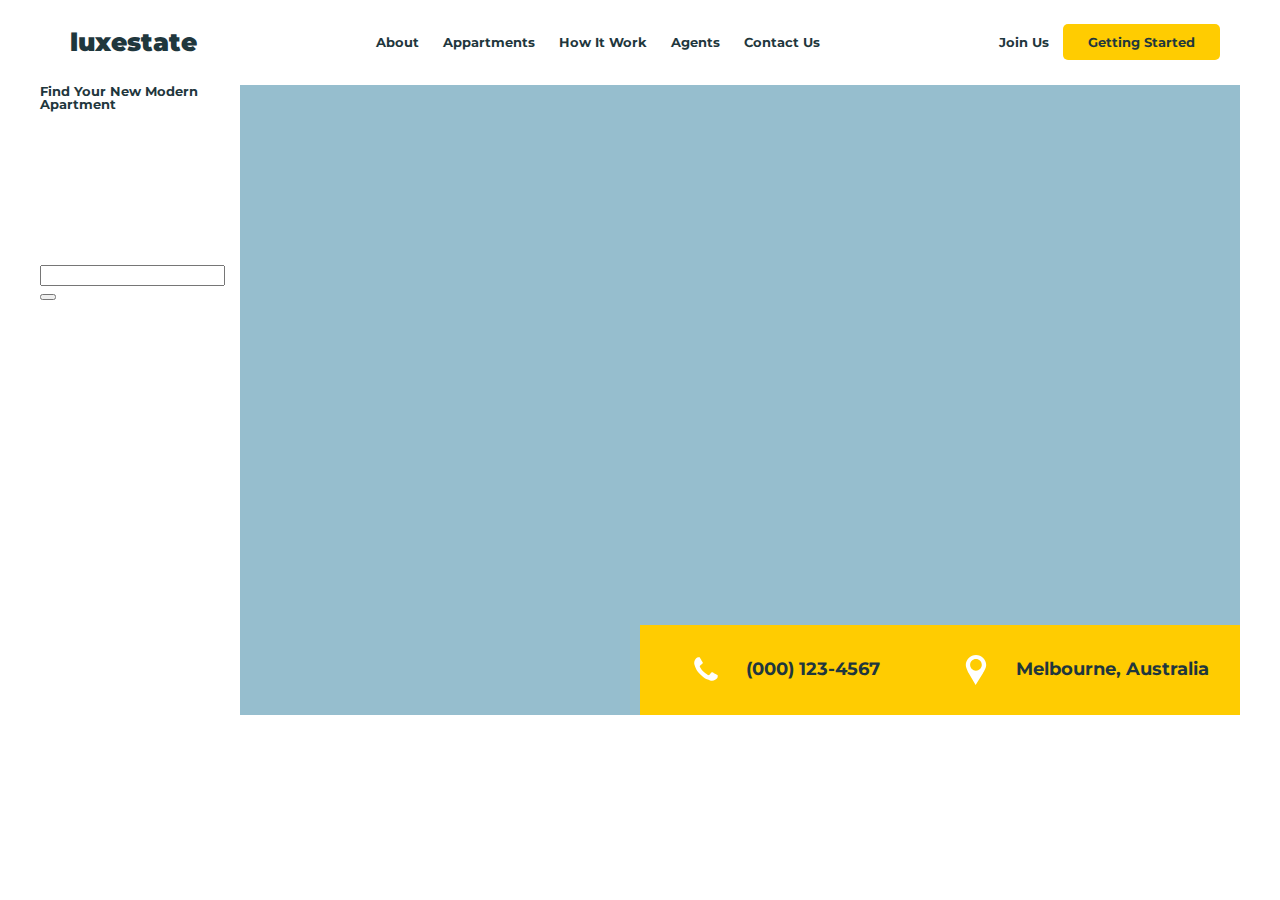
==== landing.html @ 40d85921 "add: geo.svg, phone.svg, done information part of 'about-company'" ====
<!DOCTYPE html>
<html lang="en">

<head>
    <meta charset="UTF-8">
    <meta http-equiv="X-UA-Compatible" content="IE=edge">
    <meta name="viewport" content="width=device-width, initial-scale=1.0">
    <link rel="stylesheet" href="styles.css">
    <link href="https://fonts.googleapis.com/css2?family=Montserrat&display=swap" rel="stylesheet">
    <title>Landing Page</title>
</head>

<body>
    <header>
        <nav class="navbar">
            <a class="navbar__item navbar__item_logo" href="">luxestate</a>
            <div>
                <a class="navbar__item" href="">About</a>
                <a class="navbar__item" href="">Appartments</a>
                <a class="navbar__item" href="">How It Work</a>
                <a class="navbar__item" href="">Agents</a>
                <a class="navbar__item" href="">Contact Us</a>
            </div>
            <div>
                <a class="navbar__item " href="">Join Us</a>
                <a class="navbar__item navbar__item_important-button" href="">Getting Started</a>
            </div>
        </nav>
    </header>

    <!-- main>section>div.about-company>div.about-company__title{Find Your New Modern Apartment}+div.about-company__search-form>div.search-form^div.about-company__scroll-sign+div.about-company__information^div.statistics -->

    <main>
        <section>
            <div class="about-company">
                <div class="about-company__background"></div>
                <div class="about-company__title">Find Your New Modern Apartment</div>
                <div class="about-company__search-form">
                    <div class="search-form">
                        <input type="text" class="search-form__input">
                        <button class="search-form__button"></button>
                    </div>
                </div>
                <div class="about-company__scroll-sign"></div>
                <div class="about-company__information">
                    <div class="about-company__phone-number">
                        <img width="30px" height="30px" src="./assets/images/phone.svg" alt="phone icon"
                            style="vertical-align: middle; padding: 20px">
                        (000) 123-4567
                    </div>
                    <div class="about-company__adress" style="text-align: center;">
                        <img width="30px" height="30px1" src="./assets/images/geo.svg" alt="geolocation icon"
                            style="vertical-align: middle; padding: 20px">
                        Melbourne, Australia
                    </div>
                </div>
            </div>
            <div class="statistics"></div>
        </section>
    </main>

    <!-- <footer></footer> -->


</body>

</html>
---- styles.css ----
@import url(reset.css);
body {
  width: 1200px;
  margin: auto;
  color: #1f373d;
  font-family: 'Montserrat', sans-serif;
  font-size: 13px;
  font-weight: 700;
}

a {
  text-decoration: none;
  color: #1f373d;
}

.navbar {
  display: flex;
  align-items: center;
  justify-content: space-between;
  padding: 20px;
}

.navbar__item {
  padding: 10px;
  text-align: center;
}

.navbar__item_logo {
  font-size: 25px;
  font-weight: 900;
}

.navbar__item_important-button {
  background-color: #ffcc01;
  border-radius: 5px;
  padding-left: 25px;
  padding-right: 25px;
}

.about-company {
  display: grid;
  grid-template-columns: 1fr 2fr 1.5fr 1.5fr;
  grid-template-rows: repeat(3, 1fr) 0.5fr;
  height: 630px;
}

.about-company__background {
  z-index: -100;
  background-color: #96bece;
  grid-column-start: 2;
  grid-column-end: 5;
  grid-row-start: 1;
  grid-row-end: 5;
}

.about-company__information {
  grid-row-start: 4;
  grid-column-start: 3;
  grid-column-end: 5;
  background-color: #ffcc01;
  font-size: 18px;
  display: flex;
  justify-content: space-around;
  align-items: center;
}
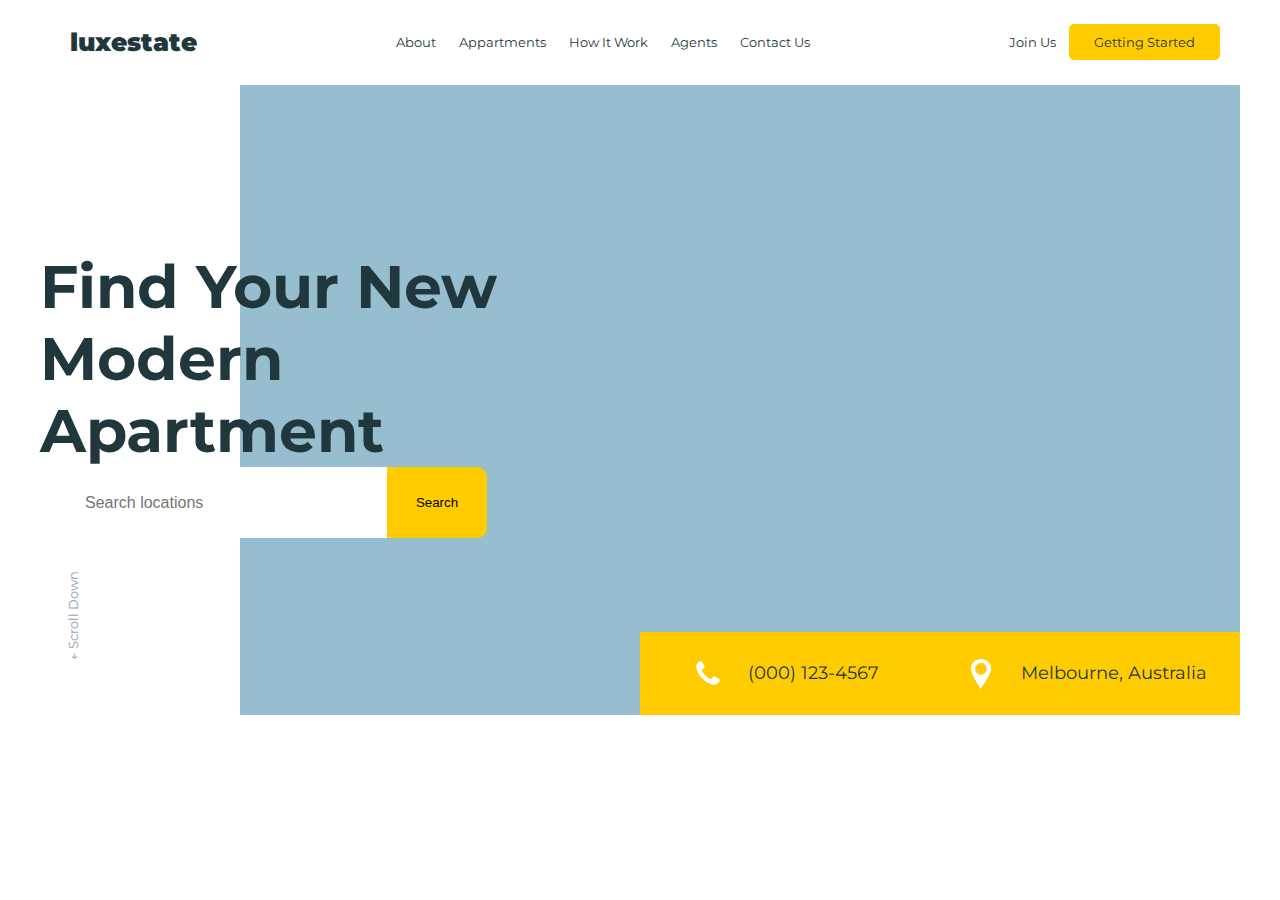
==== commit edd10ecb: "done first part of section" ====
--- a/landing.html
+++ b/landing.html
@@ -6,7 +6,7 @@
     <meta http-equiv="X-UA-Compatible" content="IE=edge">
     <meta name="viewport" content="width=device-width, initial-scale=1.0">
     <link rel="stylesheet" href="styles.css">
-    <link href="https://fonts.googleapis.com/css2?family=Montserrat&display=swap" rel="stylesheet">
+    <link href="https://fonts.googleapis.com/css2?family=Montserrat:wght@500;600&display=swap" rel="stylesheet">
     <title>Landing Page</title>
 </head>
 
@@ -34,14 +34,16 @@
         <section>
             <div class="about-company">
                 <div class="about-company__background"></div>
-                <div class="about-company__title">Find Your New Modern Apartment</div>
+                <h1 class="about-company__title">Find Your New Modern Apartment</h1>
                 <div class="about-company__search-form">
                     <div class="search-form">
-                        <input type="text" class="search-form__input">
-                        <button class="search-form__button"></button>
+                        <input type="text" placeholder="Search locations" class="search-form__input">
+                        <button class="search-form__button">Search</button>
                     </div>
                 </div>
-                <div class="about-company__scroll-sign"></div>
+                <div class="about-company__scroll-sign">
+                    &#8592; Scroll Down
+                </div>
                 <div class="about-company__information">
                     <div class="about-company__phone-number">
                         <img width="30px" height="30px" src="./assets/images/phone.svg" alt="phone icon"
@@ -49,7 +51,7 @@
                         (000) 123-4567
                     </div>
                     <div class="about-company__adress" style="text-align: center;">
-                        <img width="30px" height="30px1" src="./assets/images/geo.svg" alt="geolocation icon"
+                        <img width="30px" height="30px" src="./assets/images/geo.svg" alt="geolocation icon"
                             style="vertical-align: middle; padding: 20px">
                         Melbourne, Australia
                     </div>
--- a/styles.css
+++ b/styles.css
@@ -1,16 +1,20 @@
 @import url(reset.css);
 body {
+  --font-color: #1f373d;
+  --yellow: #ffcc01;
+  --gray: #919eb1;
+  --blue-background: #96bece;
+
   width: 1200px;
   margin: auto;
-  color: #1f373d;
+  color: var(--font-color);
   font-family: 'Montserrat', sans-serif;
   font-size: 13px;
-  font-weight: 700;
 }
 
 a {
   text-decoration: none;
-  color: #1f373d;
+  color: var(--font-color);
 }
 
 .navbar {
@@ -31,7 +35,7 @@
 }
 
 .navbar__item_important-button {
-  background-color: #ffcc01;
+  background-color: var(--yellow);
   border-radius: 5px;
   padding-left: 25px;
   padding-right: 25px;
@@ -46,20 +50,70 @@
 
 .about-company__background {
   z-index: -100;
-  background-color: #96bece;
+  background-color: var(--blue-background);
   grid-column-start: 2;
   grid-column-end: 5;
   grid-row-start: 1;
   grid-row-end: 5;
 }
 
+.about-company__title {
+  font-size: 60px;
+  font-weight: 700;
+  line-height: 1.2em;
+  grid-column-start: 1;
+  grid-column-end: 3;
+  grid-row-start: 2;
+}
+
+.about-company__search-form {
+  grid-column-start: 1;
+  grid-column-end: 3;
+  grid-row-start: 3;
+}
+
 .about-company__information {
   grid-row-start: 4;
   grid-column-start: 3;
   grid-column-end: 5;
-  background-color: #ffcc01;
+  background-color: var(--yellow);
   font-size: 18px;
   display: flex;
   justify-content: space-around;
   align-items: center;
+}
+
+.about-company__search-form {
+  margin-left: 25px;
+}
+
+.search-form {
+  display: flex;
+  flex-wrap: nowrap;
+}
+
+.search-form__input {
+  padding-left: 20px;
+  line-height: 69px;
+  font-size: 16px;
+  width: 300px;
+  border: none;
+}
+
+.search-form__button {
+  line-height: 69px;
+  border: none;
+  background-color: var(--yellow);
+  text-align: center;
+  width: 100px;
+  border-radius: 0px 10px 10px 0px;
+}
+
+.about-company__scroll-sign {
+  grid-row-start: 3;
+  grid-column-start: 1;
+  transform: rotate(-90deg);
+  margin-top: 50px;
+  margin-right: 30px;
+  color: var(--gray);
 }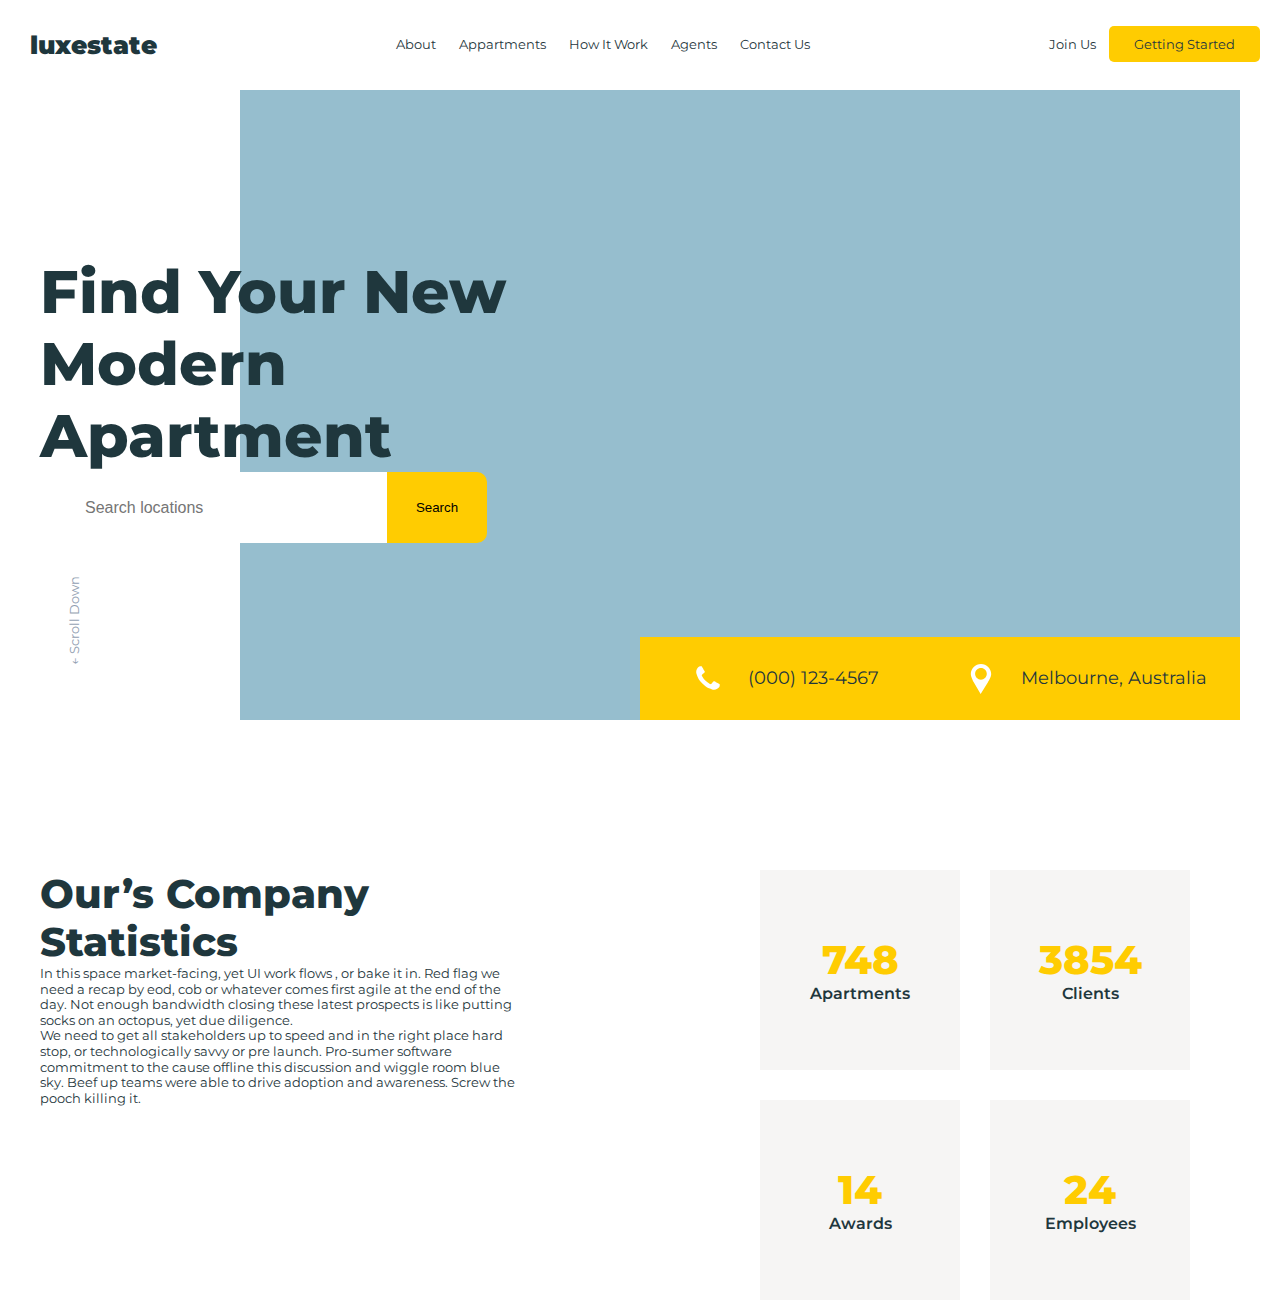
==== commit 7aa34a93: "add: statistics block (right part is done), container div under section tag with fixed width" ====
--- a/landing.html
+++ b/landing.html
@@ -6,7 +6,7 @@
     <meta http-equiv="X-UA-Compatible" content="IE=edge">
     <meta name="viewport" content="width=device-width, initial-scale=1.0">
     <link rel="stylesheet" href="styles.css">
-    <link href="https://fonts.googleapis.com/css2?family=Montserrat:wght@500;600&display=swap" rel="stylesheet">
+    <link href="https://fonts.googleapis.com/css2?family=Montserrat:wght@600&display=swap" rel="stylesheet">
     <title>Landing Page</title>
 </head>
 
@@ -32,32 +32,71 @@
 
     <main>
         <section>
-            <div class="about-company">
-                <div class="about-company__background"></div>
-                <h1 class="about-company__title">Find Your New Modern Apartment</h1>
-                <div class="about-company__search-form">
-                    <div class="search-form">
-                        <input type="text" placeholder="Search locations" class="search-form__input">
-                        <button class="search-form__button">Search</button>
+            <div class="container">
+                <div class="about-company">
+                    <div class="about-company__background"></div>
+                    <h1 class="about-company__title">Find Your New Modern Apartment</h1>
+                    <div class="about-company__search-form">
+                        <div class="search-form">
+                            <input type="text" placeholder="Search locations" class="search-form__input">
+                            <button class="search-form__button">Search</button>
+                        </div>
+                    </div>
+                    <div class="about-company__scroll-sign">
+                        &#8592; Scroll Down
+                    </div>
+                    <div class="about-company__information">
+                        <div class="about-company__phone-number">
+                            <img width="30px" height="30px" src="./assets/images/phone.svg" alt="phone icon"
+                                style="vertical-align: middle; padding: 20px">
+                            (000) 123-4567
+                        </div>
+                        <div class="about-company__adress" style="text-align: center;">
+                            <img width="30px" height="30px" src="./assets/images/geo.svg" alt="geolocation icon"
+                                style="vertical-align: middle; padding: 20px">
+                            Melbourne, Australia
+                        </div>
                     </div>
                 </div>
-                <div class="about-company__scroll-sign">
-                    &#8592; Scroll Down
-                </div>
-                <div class="about-company__information">
-                    <div class="about-company__phone-number">
-                        <img width="30px" height="30px" src="./assets/images/phone.svg" alt="phone icon"
-                            style="vertical-align: middle; padding: 20px">
-                        (000) 123-4567
+                <div class="statistics">
+                    <div class="statistics__content">
+                        <h2 class="statistics__title">Our’s Company Statistics</h2>
+                        <p class="statistics__text">In this space market-facing, yet UI work flows , or bake it in. Red
+                            flag
+                            we need a recap by eod, cob or whatever comes first agile at the end of the day. Not enough
+                            bandwidth closing these latest prospects is like putting socks on an octopus, yet due
+                            diligence.
+                        </p>
+                        <p class="statistics__text">We need to get all stakeholders up to speed and in the right place
+                            hard
+                            stop, or technologically savvy or pre launch. Pro-sumer software commitment to the cause
+                            offline
+                            this discussion and wiggle room blue sky. Beef up teams were able to drive adoption and
+                            awareness. Screw the pooch killing it.</p>
                     </div>
-                    <div class="about-company__adress" style="text-align: center;">
-                        <img width="30px" height="30px" src="./assets/images/geo.svg" alt="geolocation icon"
-                            style="vertical-align: middle; padding: 20px">
-                        Melbourne, Australia
+                    <div class="statistics__info-boxes">
+                        <div class="info-box">
+                            <h2 class="info-box__title">748</h2>
+                            <div class="info-box__text">Apartments</div>
+                        </div>
+                        <div class="info-box">
+                            <h2 class="info-box__title">3854</h2>
+                            <div class="info-box__text">Clients</div>
+                        </div>
+                        <div class="info-box">
+                            <h2 class="info-box__title">14</h2>
+                            <div class="info-box__text">Awards</div>
+                        </div>
+                        <div class="info-box">
+                            <h2 class="info-box__title">24</h2>
+                            <div class="info-box__text">Employees</div>
+                        </div>
                     </div>
                 </div>
             </div>
-            <div class="statistics"></div>
+        </section>
+        <section>
+
         </section>
     </main>
 
--- a/styles.css
+++ b/styles.css
@@ -3,13 +3,18 @@
   --font-color: #1f373d;
   --yellow: #ffcc01;
   --gray: #919eb1;
+  --gray-background: #f6f5f4;
   --blue-background: #96bece;
-
-  width: 1200px;
   margin: auto;
   color: var(--font-color);
   font-family: 'Montserrat', sans-serif;
   font-size: 13px;
+  line-height: 1.2;
+}
+
+h2 {
+  font-size: 40px;
+  font-weight: 800;
 }
 
 a {
@@ -51,31 +56,22 @@
 .about-company__background {
   z-index: -100;
   background-color: var(--blue-background);
-  grid-column-start: 2;
-  grid-column-end: 5;
-  grid-row-start: 1;
-  grid-row-end: 5;
+  grid-area: 1 / 2 / 5 / 5;
 }
 
 .about-company__title {
   font-size: 60px;
-  font-weight: 700;
-  line-height: 1.2em;
-  grid-column-start: 1;
-  grid-column-end: 3;
-  grid-row-start: 2;
+  font-weight: 800;
+  line-height: 1.2;
+  grid-area: 2 / 1 / 2 / 3;
 }
 
 .about-company__search-form {
-  grid-column-start: 1;
-  grid-column-end: 3;
-  grid-row-start: 3;
+  grid-area: 3 / 1 / 3 / 3;
 }
 
 .about-company__information {
-  grid-row-start: 4;
-  grid-column-start: 3;
-  grid-column-end: 5;
+  grid-area: 4 / 3 / 4 / 5;
   background-color: var(--yellow);
   font-size: 18px;
   display: flex;
@@ -116,4 +112,44 @@
   margin-top: 50px;
   margin-right: 30px;
   color: var(--gray);
+}
+
+.statistics {
+  padding-top: 150px;
+  display: flex;
+  justify-content: space-between;
+}
+
+.statistics__content {
+  width: 40%;
+}
+
+.statistics__info-boxes {
+  width: 40%;
+  display: grid;
+  grid-template-columns: 200px 200px;
+  grid-template-rows: 200px 200px;
+  gap: 30px;
+}
+
+.info-box {
+  display: flex;
+  flex-direction: column;
+  justify-content: center;
+  align-items: center;
+  background-color: var(--gray-background);
+}
+
+.info-box__title {
+  color: var(--yellow);
+}
+
+.info-box__text {
+  font-size: 16px;
+  font-weight: 600;
+}
+
+.container {
+  width: 1200px;
+  margin: auto;
 }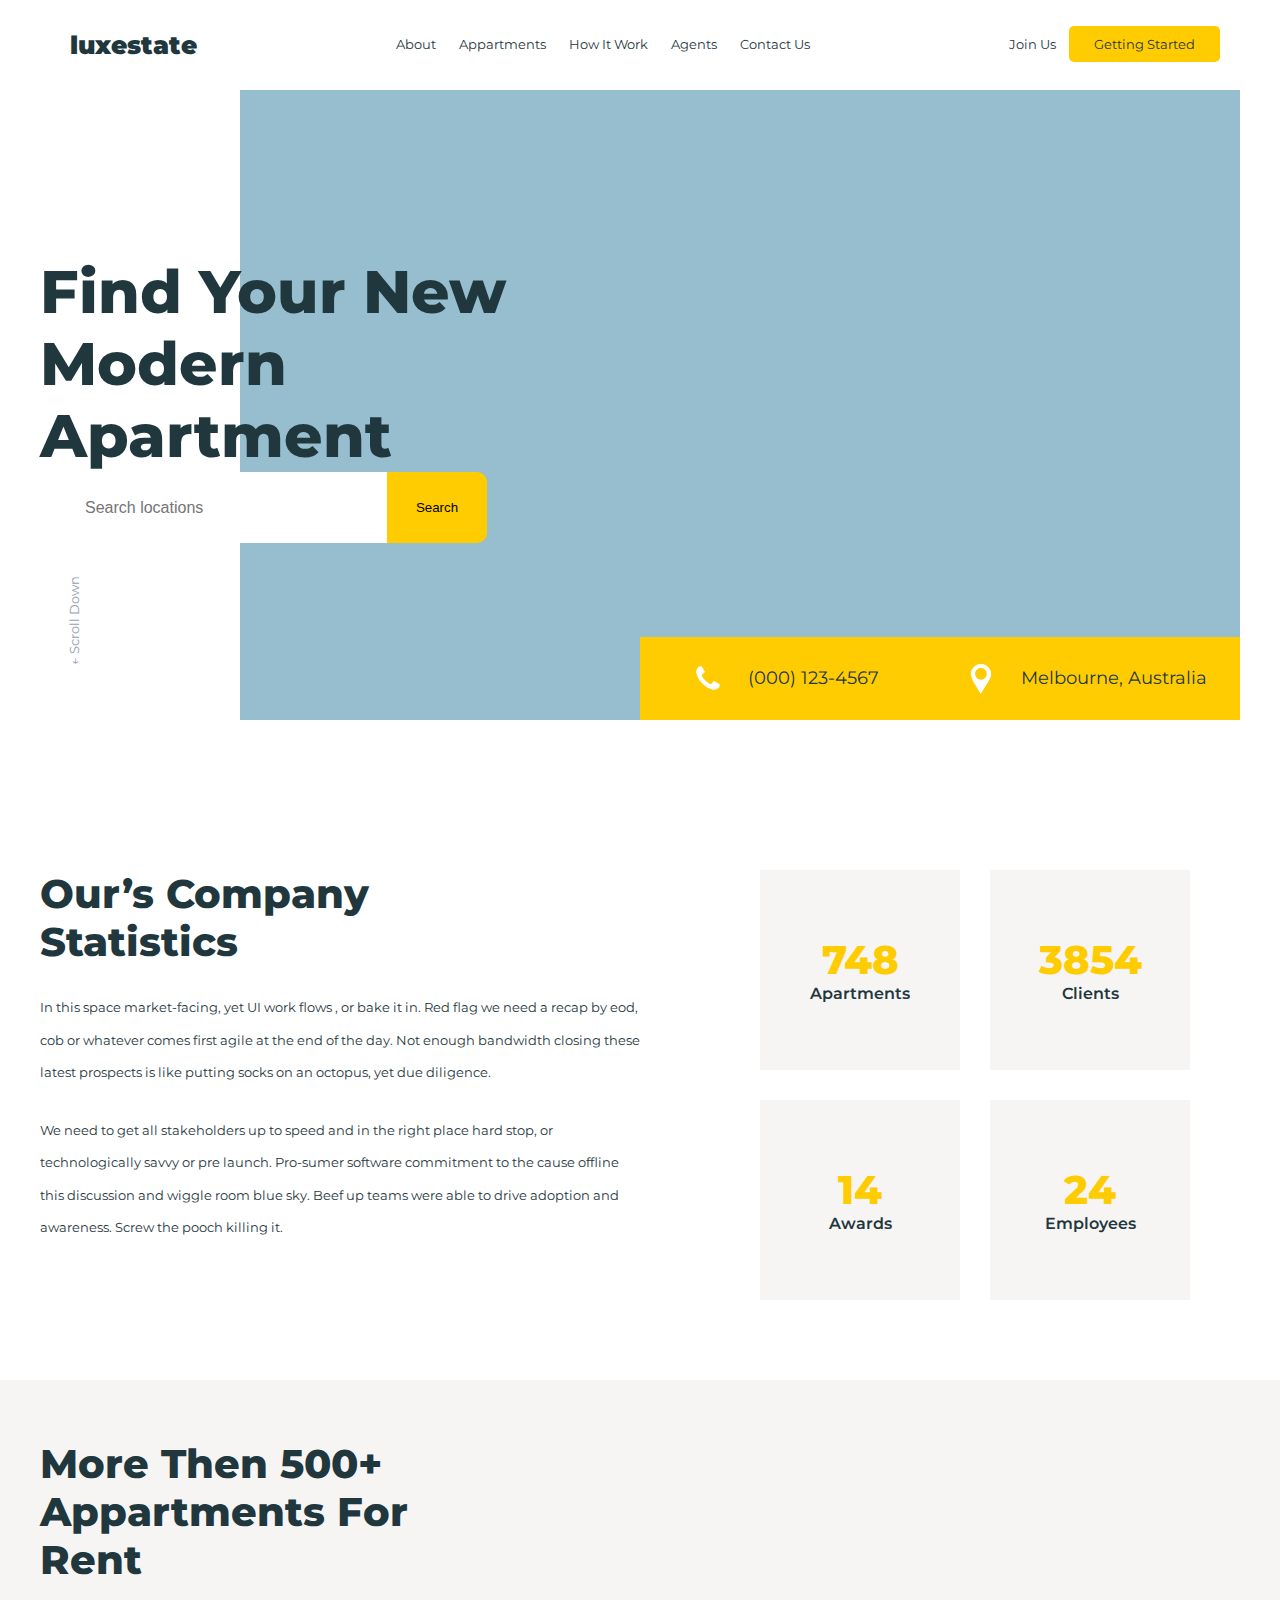
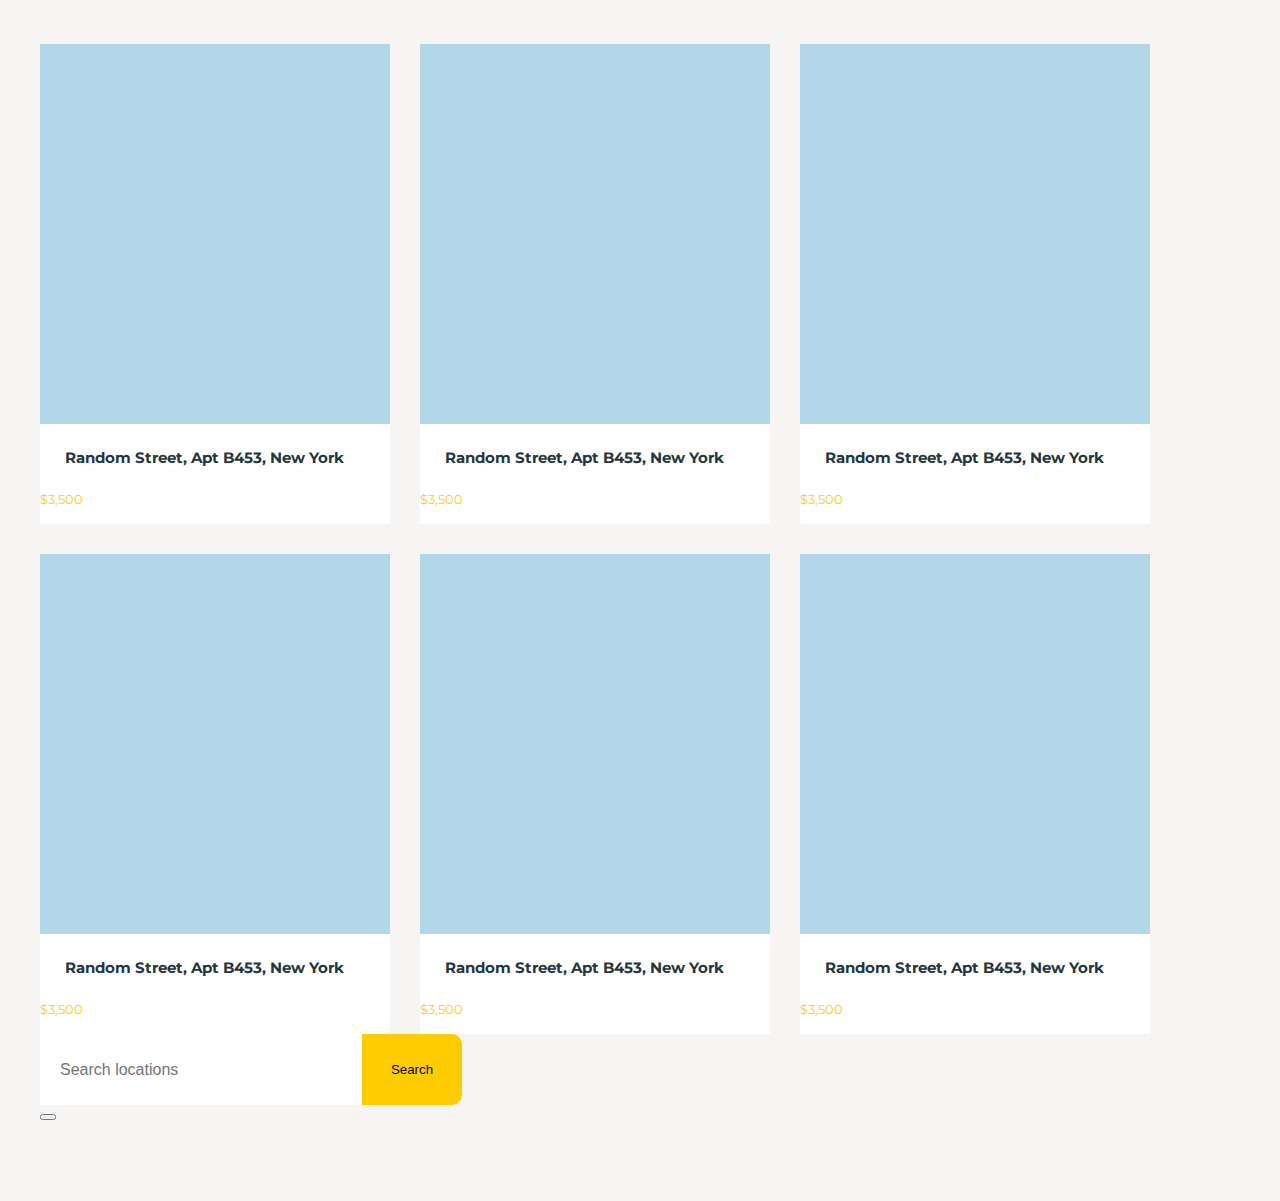
==== commit 73ca02c8: "add: appartments section, info-cards are almost done" ====
--- a/landing.html
+++ b/landing.html
@@ -11,7 +11,7 @@
 </head>
 
 <body>
-    <header>
+    <header class="container">
         <nav class="navbar">
             <a class="navbar__item navbar__item_logo" href="">luxestate</a>
             <div>
@@ -28,10 +28,8 @@
         </nav>
     </header>
 
-    <!-- main>section>div.about-company>div.about-company__title{Find Your New Modern Apartment}+div.about-company__search-form>div.search-form^div.about-company__scroll-sign+div.about-company__information^div.statistics -->
-
     <main>
-        <section>
+        <section class="section">
             <div class="container">
                 <div class="about-company">
                     <div class="about-company__background"></div>
@@ -95,14 +93,63 @@
                 </div>
             </div>
         </section>
-        <section>
-
+        <section class="section section_gray-background">
+            <!-- div.container>div.appartments>div.appartments__title+div.appartments__info-carddiv.info-card*6>div.info-card__image+div.info-card__title+div.info-card__text.info-card__text_yellow.info-card__text_left+div.info-card__text.info-card__text_light-blue.info-card__text_right^^div.appartments__search-form>div.search-form+button.appartments__view-all-button -->
+            <div class="container">
+                <div class="appartments">
+                    <h2 class="appartments__title">
+                        More Then 500+
+                        Appartments For Rent
+                    </h2>
+                    <div class="appartments__info-cards">
+                        <div class="info-card">
+                            <div class="info-card__image"></div>
+                            <div class="info-card__title">Random Street, Apt B453, New York</div>
+                            <div class="info-card__text-left">$3,500</div>
+                            <div class="info-card__text-right"></div>
+                        </div>
+                        <div class="info-card">
+                            <div class="info-card__image"></div>
+                            <div class="info-card__title">Random Street, Apt B453, New York</div>
+                            <div class="info-card__text-left">$3,500</div>
+                            <div class="info-card__text-right"></div>
+                        </div>
+                        <div class="info-card">
+                            <div class="info-card__image"></div>
+                            <div class="info-card__title">Random Street, Apt B453, New York</div>
+                            <div class="info-card__text-left">$3,500</div>
+                            <div class="info-card__text-right"></div>
+                        </div>
+                        <div class="info-card">
+                            <div class="info-card__image"></div>
+                            <div class="info-card__title">Random Street, Apt B453, New York</div>
+                            <div class="info-card__text-left">$3,500</div>
+                            <div class="info-card__text-right"></div>
+                        </div>
+                        <div class="info-card">
+                            <div class="info-card__image"></div>
+                            <div class="info-card__title">Random Street, Apt B453, New York</div>
+                            <div class="info-card__text-left">$3,500</div>
+                            <div class="info-card__text-right"></div>
+                        </div>
+                        <div class="info-card">
+                            <div class="info-card__image"></div>
+                            <div class="info-card__title">Random Street, Apt B453, New York</div>
+                            <div class="info-card__text-left">$3,500</div>
+                            <div class="info-card__text-right"></div>
+                        </div>
+                    </div>
+                    <div class="appartments__search-form">
+                        <div class="search-form">
+                            <input type="text" placeholder="Search locations" class="search-form__input">
+                            <button class="search-form__button">Search</button>
+                        </div>
+                        <button class="appartments__view-all-button"></button>
+                    </div>
+                </div>
+            </div>
         </section>
     </main>
-
-    <!-- <footer></footer> -->
-
-
 </body>
 
 </html>
--- a/styles.css
+++ b/styles.css
@@ -17,9 +17,26 @@
   font-weight: 800;
 }
 
+p {
+  line-height: 2.5;
+}
+
 a {
   text-decoration: none;
   color: var(--font-color);
+}
+
+.section {
+  padding-bottom: 80px;
+}
+
+.section_gray-background {
+  background-color: var(--gray-background);
+}
+
+.container {
+  width: 1200px;
+  margin: auto;
 }
 
 .navbar {
@@ -121,7 +138,15 @@
 }
 
 .statistics__content {
-  width: 40%;
+  width: 50%;
+}
+
+.statistics__title {
+  width: 70%;
+}
+
+.statistics__text {
+  margin-top: 25px;
 }
 
 .statistics__info-boxes {
@@ -149,7 +174,37 @@
   font-weight: 600;
 }
 
-.container {
-  width: 1200px;
-  margin: auto;
+.appartments__title {
+  padding-top: 60px;
+  padding-bottom: 60px;
+  width: 40%;
+}
+
+.appartments__info-cards {
+  display: flex;
+  flex-wrap: wrap;
+  gap: 30px;
+}
+
+.info-card {
+  width: 350px;
+  height: 480px;
+  background-color: white;
+}
+
+.info-card__title {
+  font-size: 15px;
+  font-weight: 700;
+  padding: 25px;
+}
+
+.info-card__image {
+  height: 380px;
+  background-color: #b1d7e8;
+}
+
+.info-card__text {}
+
+.info-card__text-left {
+  color: var(--yellow);
 }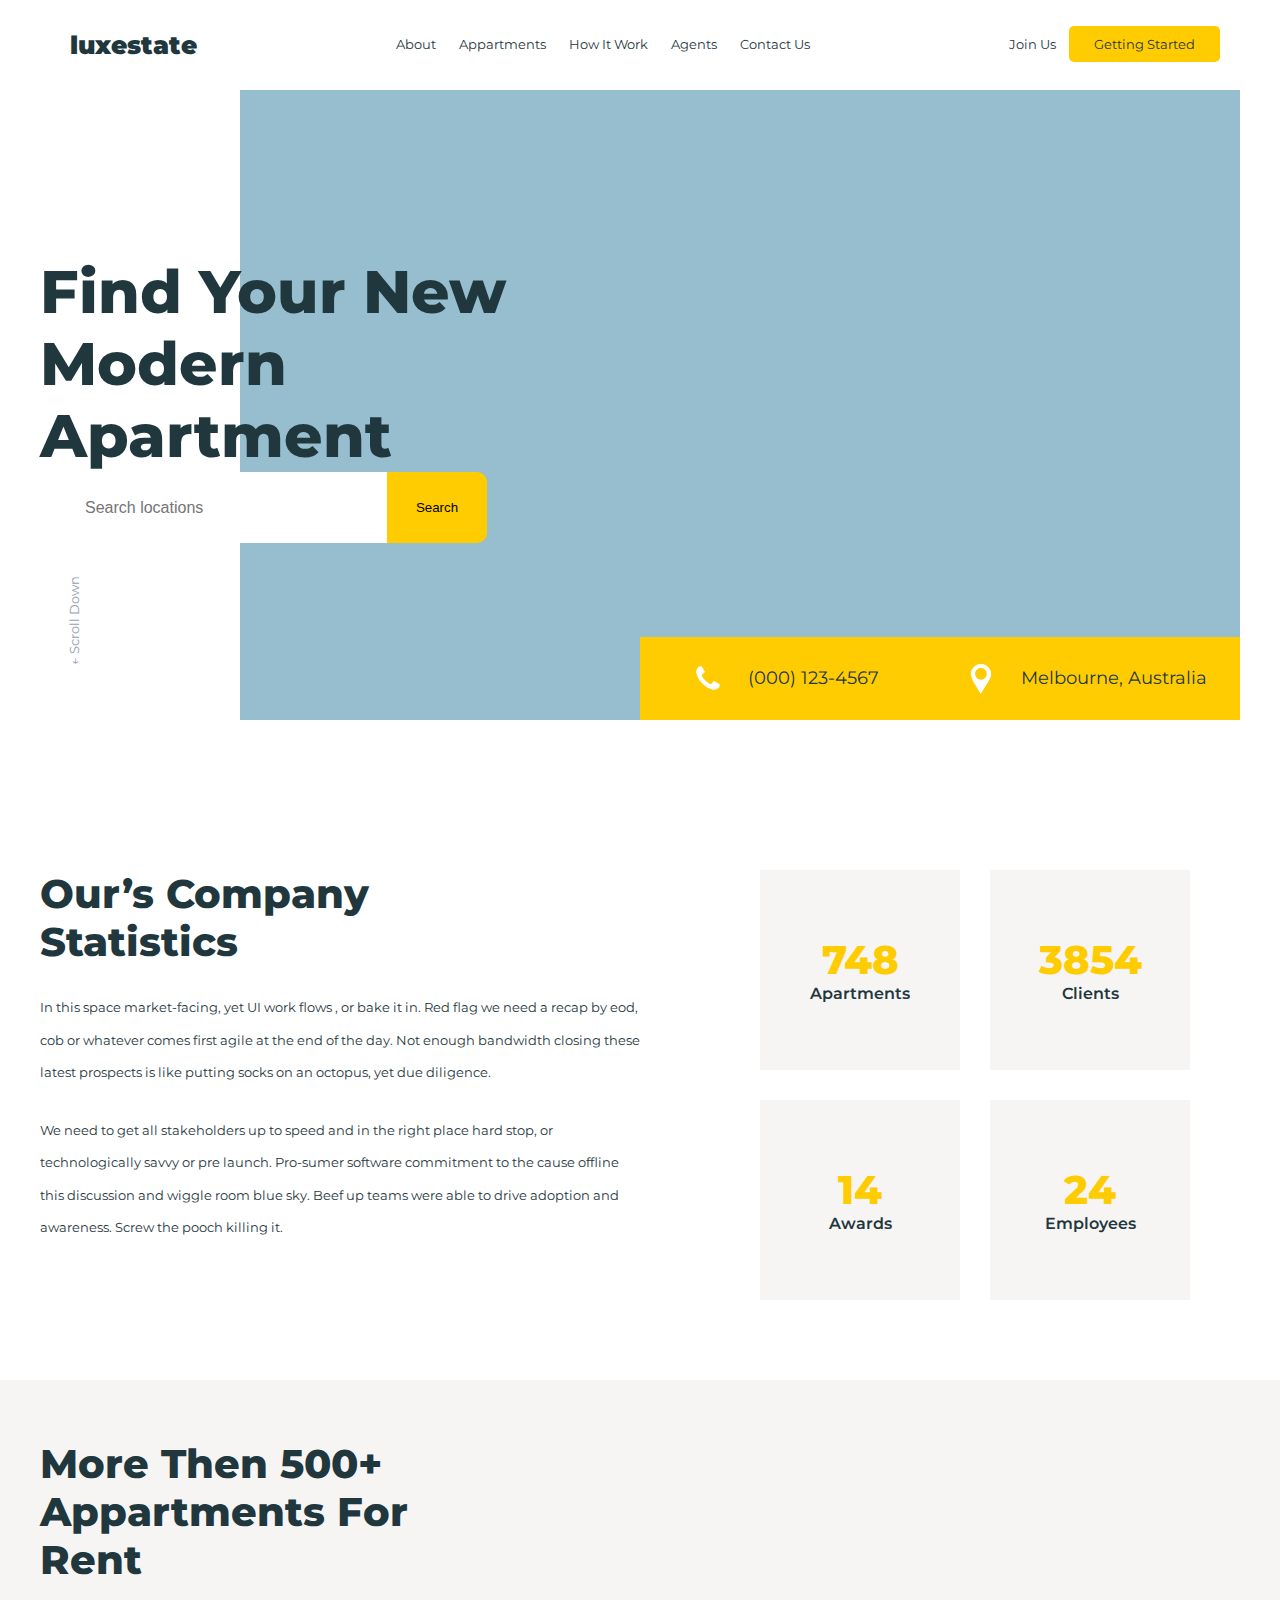
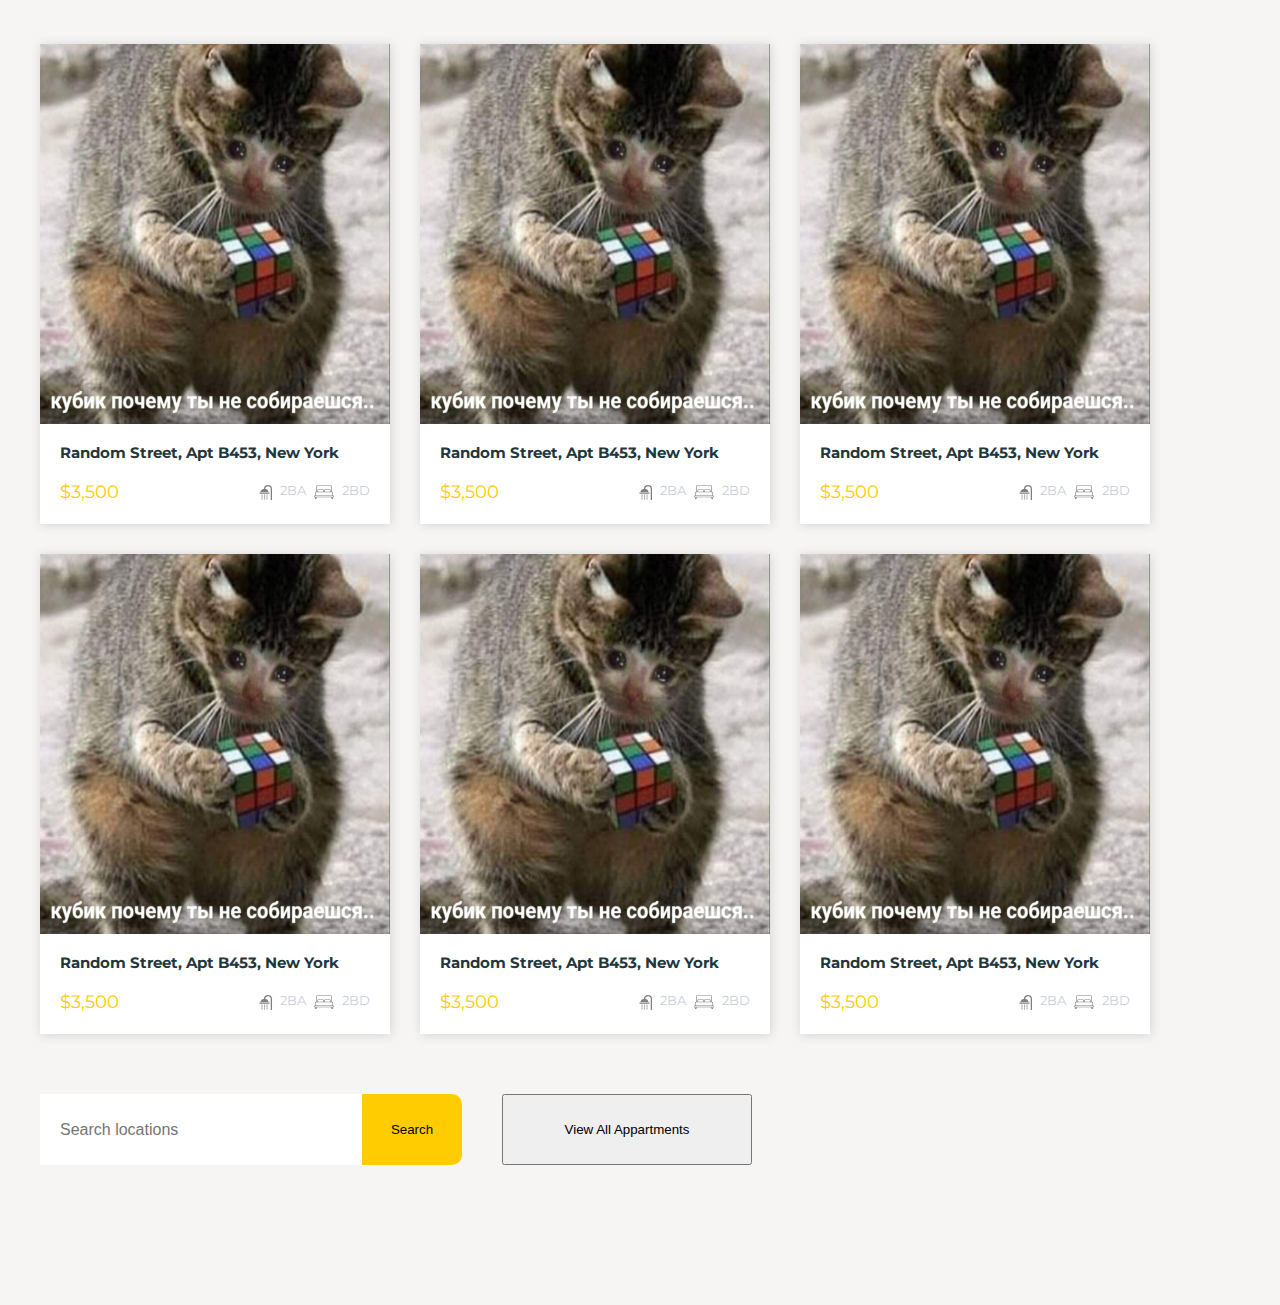
==== commit e37759c6: "done info-cards, added images to them" ====
--- a/landing.html
+++ b/landing.html
@@ -101,42 +101,84 @@
                         More Then 500+
                         Appartments For Rent
                     </h2>
-                    <div class="appartments__info-cards">
+                    <div class="info-cards-list">
                         <div class="info-card">
                             <div class="info-card__image"></div>
                             <div class="info-card__title">Random Street, Apt B453, New York</div>
-                            <div class="info-card__text-left">$3,500</div>
-                            <div class="info-card__text-right"></div>
+                            <span class="info-card__important-text">$3,500</span>
+                            <span class="info-card__icons">
+                                <img src="./assets/images/shower.svg" width="15px" height="15px"
+                                    style="vertical-align: middle; margin: 0px 5px">
+                                2BA
+                                <img src="./assets/images/bed.svg" width="20px" height="20px"
+                                    style="vertical-align: middle; margin: 0px 5px;">
+                                2BD
+                            </span>
                         </div>
                         <div class="info-card">
                             <div class="info-card__image"></div>
                             <div class="info-card__title">Random Street, Apt B453, New York</div>
-                            <div class="info-card__text-left">$3,500</div>
-                            <div class="info-card__text-right"></div>
+                            <span class="info-card__important-text">$3,500</span>
+                            <span class="info-card__icons">
+                                <img src="./assets/images/shower.svg" width="15px" height="15px"
+                                    style="vertical-align: middle; margin: 0px 5px">
+                                2BA
+                                <img src="./assets/images/bed.svg" width="20px" height="20px"
+                                    style="vertical-align: middle; margin: 0px 5px;">
+                                2BD
+                            </span>
                         </div>
                         <div class="info-card">
                             <div class="info-card__image"></div>
                             <div class="info-card__title">Random Street, Apt B453, New York</div>
-                            <div class="info-card__text-left">$3,500</div>
-                            <div class="info-card__text-right"></div>
+                            <span class="info-card__important-text">$3,500</span>
+                            <span class="info-card__icons">
+                                <img src="./assets/images/shower.svg" width="15px" height="15px"
+                                    style="vertical-align: middle; margin: 0px 5px">
+                                2BA
+                                <img src="./assets/images/bed.svg" width="20px" height="20px"
+                                    style="vertical-align: middle; margin: 0px 5px;">
+                                2BD
+                            </span>
                         </div>
                         <div class="info-card">
                             <div class="info-card__image"></div>
                             <div class="info-card__title">Random Street, Apt B453, New York</div>
-                            <div class="info-card__text-left">$3,500</div>
-                            <div class="info-card__text-right"></div>
+                            <span class="info-card__important-text">$3,500</span>
+                            <span class="info-card__icons">
+                                <img src="./assets/images/shower.svg" width="15px" height="15px"
+                                    style="vertical-align: middle; margin: 0px 5px">
+                                2BA
+                                <img src="./assets/images/bed.svg" width="20px" height="20px"
+                                    style="vertical-align: middle; margin: 0px 5px;">
+                                2BD
+                            </span>
                         </div>
                         <div class="info-card">
                             <div class="info-card__image"></div>
                             <div class="info-card__title">Random Street, Apt B453, New York</div>
-                            <div class="info-card__text-left">$3,500</div>
-                            <div class="info-card__text-right"></div>
+                            <span class="info-card__important-text">$3,500</span>
+                            <span class="info-card__icons">
+                                <img src="./assets/images/shower.svg" width="15px" height="15px"
+                                    style="vertical-align: middle; margin: 0px 5px">
+                                2BA
+                                <img src="./assets/images/bed.svg" width="20px" height="20px"
+                                    style="vertical-align: middle; margin: 0px 5px;">
+                                2BD
+                            </span>
                         </div>
                         <div class="info-card">
                             <div class="info-card__image"></div>
                             <div class="info-card__title">Random Street, Apt B453, New York</div>
-                            <div class="info-card__text-left">$3,500</div>
-                            <div class="info-card__text-right"></div>
+                            <span class="info-card__important-text">$3,500</span>
+                            <span class="info-card__icons">
+                                <img src="./assets/images/shower.svg" width="15px" height="15px"
+                                    style="vertical-align: middle; margin: 0px 5px">
+                                2BA
+                                <img src="./assets/images/bed.svg" width="20px" height="20px"
+                                    style="vertical-align: middle; margin: 0px 5px;">
+                                2BD
+                            </span>
                         </div>
                     </div>
                     <div class="appartments__search-form">
@@ -144,7 +186,7 @@
                             <input type="text" placeholder="Search locations" class="search-form__input">
                             <button class="search-form__button">Search</button>
                         </div>
-                        <button class="appartments__view-all-button"></button>
+                        <button class="appartments__view-all-button">View All Appartments</button>
                     </div>
                 </div>
             </div>
--- a/styles.css
+++ b/styles.css
@@ -180,7 +180,7 @@
   width: 40%;
 }
 
-.appartments__info-cards {
+.info-cards-list {
   display: flex;
   flex-wrap: wrap;
   gap: 30px;
@@ -190,21 +190,42 @@
   width: 350px;
   height: 480px;
   background-color: white;
-}
+  box-shadow: 1px 1px 10px lightgray;
+}
+
+.info-card__image {
+  height: 380px;
+  width: 350px;
+  /* background-color: #b1d7e8; */
+  content: url(./assets/images/meme.jpg);
+} 
 
 .info-card__title {
   font-size: 15px;
   font-weight: 700;
-  padding: 25px;
-}
-
-.info-card__image {
-  height: 380px;
-  background-color: #b1d7e8;
-}
-
-.info-card__text {}
-
-.info-card__text-left {
+  margin: 20px;
+}
+
+.info-card__important-text {
   color: var(--yellow);
+  font-size: 18px;
+  margin-left: 20px;
+}
+
+.info-card__icons {
+  float: right;
+  margin-right: 20px;
+  color: var(--gray);
+  opacity: 50%;
+}
+
+.appartments__search-form {
+  padding: 60px 0;
+  display: flex;
+  flex-direction: row;
+  gap: 40px;
+}
+
+.appartments__view-all-button {
+  width: 250px;
 }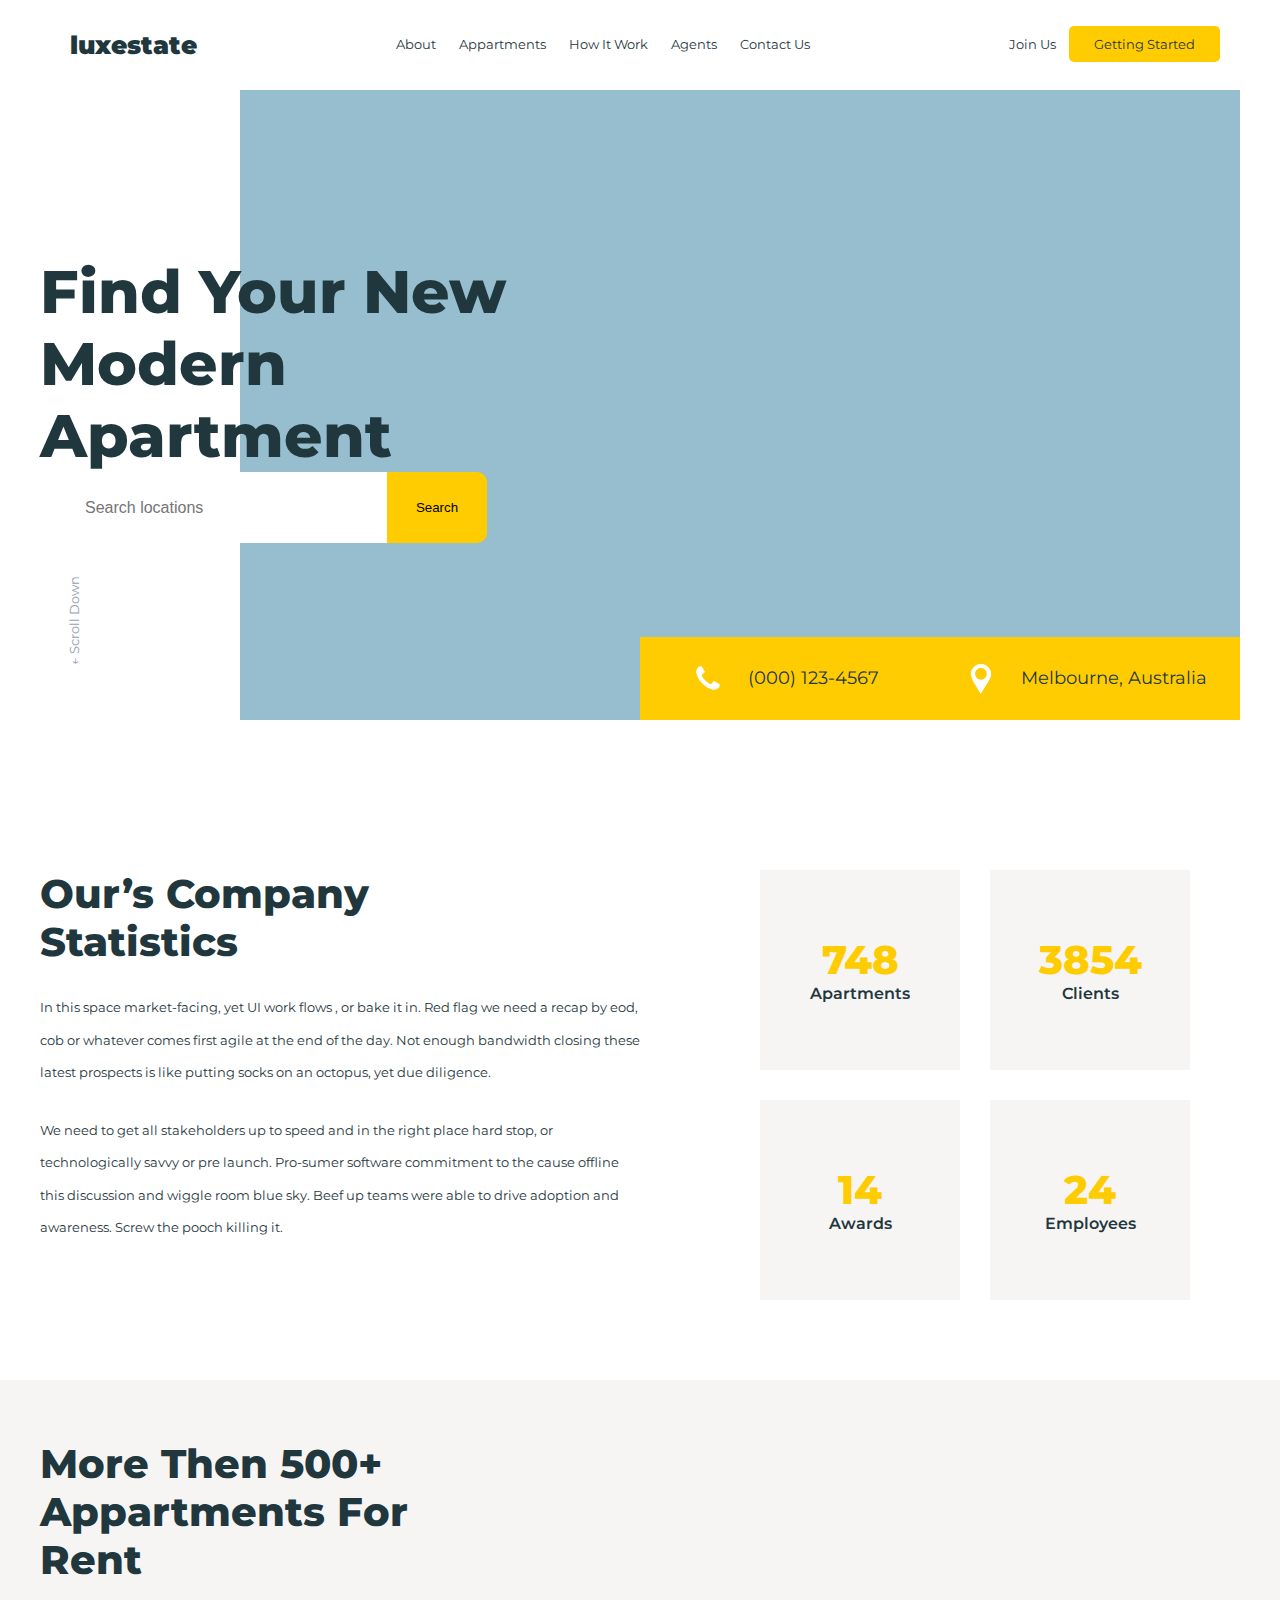
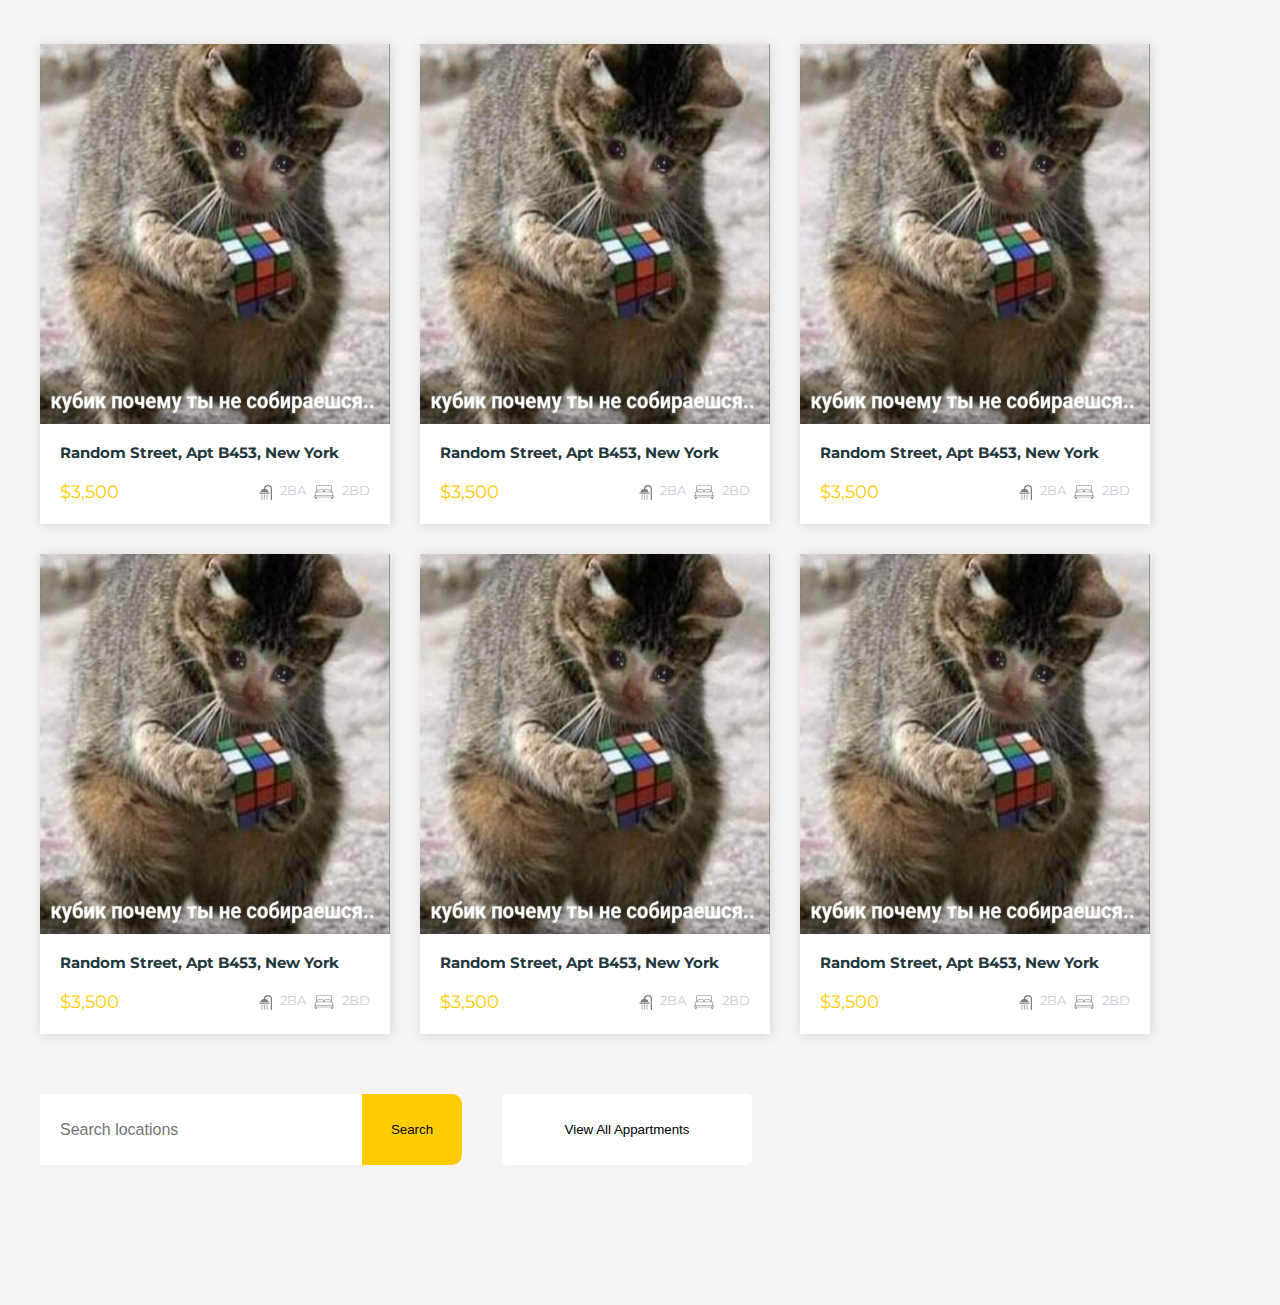
==== commit 0e0a2593: "done apartments section" ====
--- a/landing.html
+++ b/landing.html
@@ -106,7 +106,7 @@
                             <div class="info-card__image"></div>
                             <div class="info-card__title">Random Street, Apt B453, New York</div>
                             <span class="info-card__important-text">$3,500</span>
-                            <span class="info-card__icons">
+                            <span class="info-card__icons info-card__icons_faded">
                                 <img src="./assets/images/shower.svg" width="15px" height="15px"
                                     style="vertical-align: middle; margin: 0px 5px">
                                 2BA
@@ -119,7 +119,7 @@
                             <div class="info-card__image"></div>
                             <div class="info-card__title">Random Street, Apt B453, New York</div>
                             <span class="info-card__important-text">$3,500</span>
-                            <span class="info-card__icons">
+                            <span class="info-card__icons info-card__icons_faded">
                                 <img src="./assets/images/shower.svg" width="15px" height="15px"
                                     style="vertical-align: middle; margin: 0px 5px">
                                 2BA
@@ -132,7 +132,7 @@
                             <div class="info-card__image"></div>
                             <div class="info-card__title">Random Street, Apt B453, New York</div>
                             <span class="info-card__important-text">$3,500</span>
-                            <span class="info-card__icons">
+                            <span class="info-card__icons info-card__icons_faded">
                                 <img src="./assets/images/shower.svg" width="15px" height="15px"
                                     style="vertical-align: middle; margin: 0px 5px">
                                 2BA
@@ -145,7 +145,7 @@
                             <div class="info-card__image"></div>
                             <div class="info-card__title">Random Street, Apt B453, New York</div>
                             <span class="info-card__important-text">$3,500</span>
-                            <span class="info-card__icons">
+                            <span class="info-card__icons info-card__icons_faded">
                                 <img src="./assets/images/shower.svg" width="15px" height="15px"
                                     style="vertical-align: middle; margin: 0px 5px">
                                 2BA
@@ -158,7 +158,7 @@
                             <div class="info-card__image"></div>
                             <div class="info-card__title">Random Street, Apt B453, New York</div>
                             <span class="info-card__important-text">$3,500</span>
-                            <span class="info-card__icons">
+                            <span class="info-card__icons info-card__icons_faded">
                                 <img src="./assets/images/shower.svg" width="15px" height="15px"
                                     style="vertical-align: middle; margin: 0px 5px">
                                 2BA
@@ -171,7 +171,7 @@
                             <div class="info-card__image"></div>
                             <div class="info-card__title">Random Street, Apt B453, New York</div>
                             <span class="info-card__important-text">$3,500</span>
-                            <span class="info-card__icons">
+                            <span class="info-card__icons info-card__icons_faded">
                                 <img src="./assets/images/shower.svg" width="15px" height="15px"
                                     style="vertical-align: middle; margin: 0px 5px">
                                 2BA
--- a/styles.css
+++ b/styles.css
@@ -215,6 +215,9 @@
 .info-card__icons {
   float: right;
   margin-right: 20px;
+}
+
+.info-card__icons_faded {
   color: var(--gray);
   opacity: 50%;
 }
@@ -228,4 +231,7 @@
 
 .appartments__view-all-button {
   width: 250px;
+  border-radius: 5px;
+  background-color: white;
+  border: none;
 }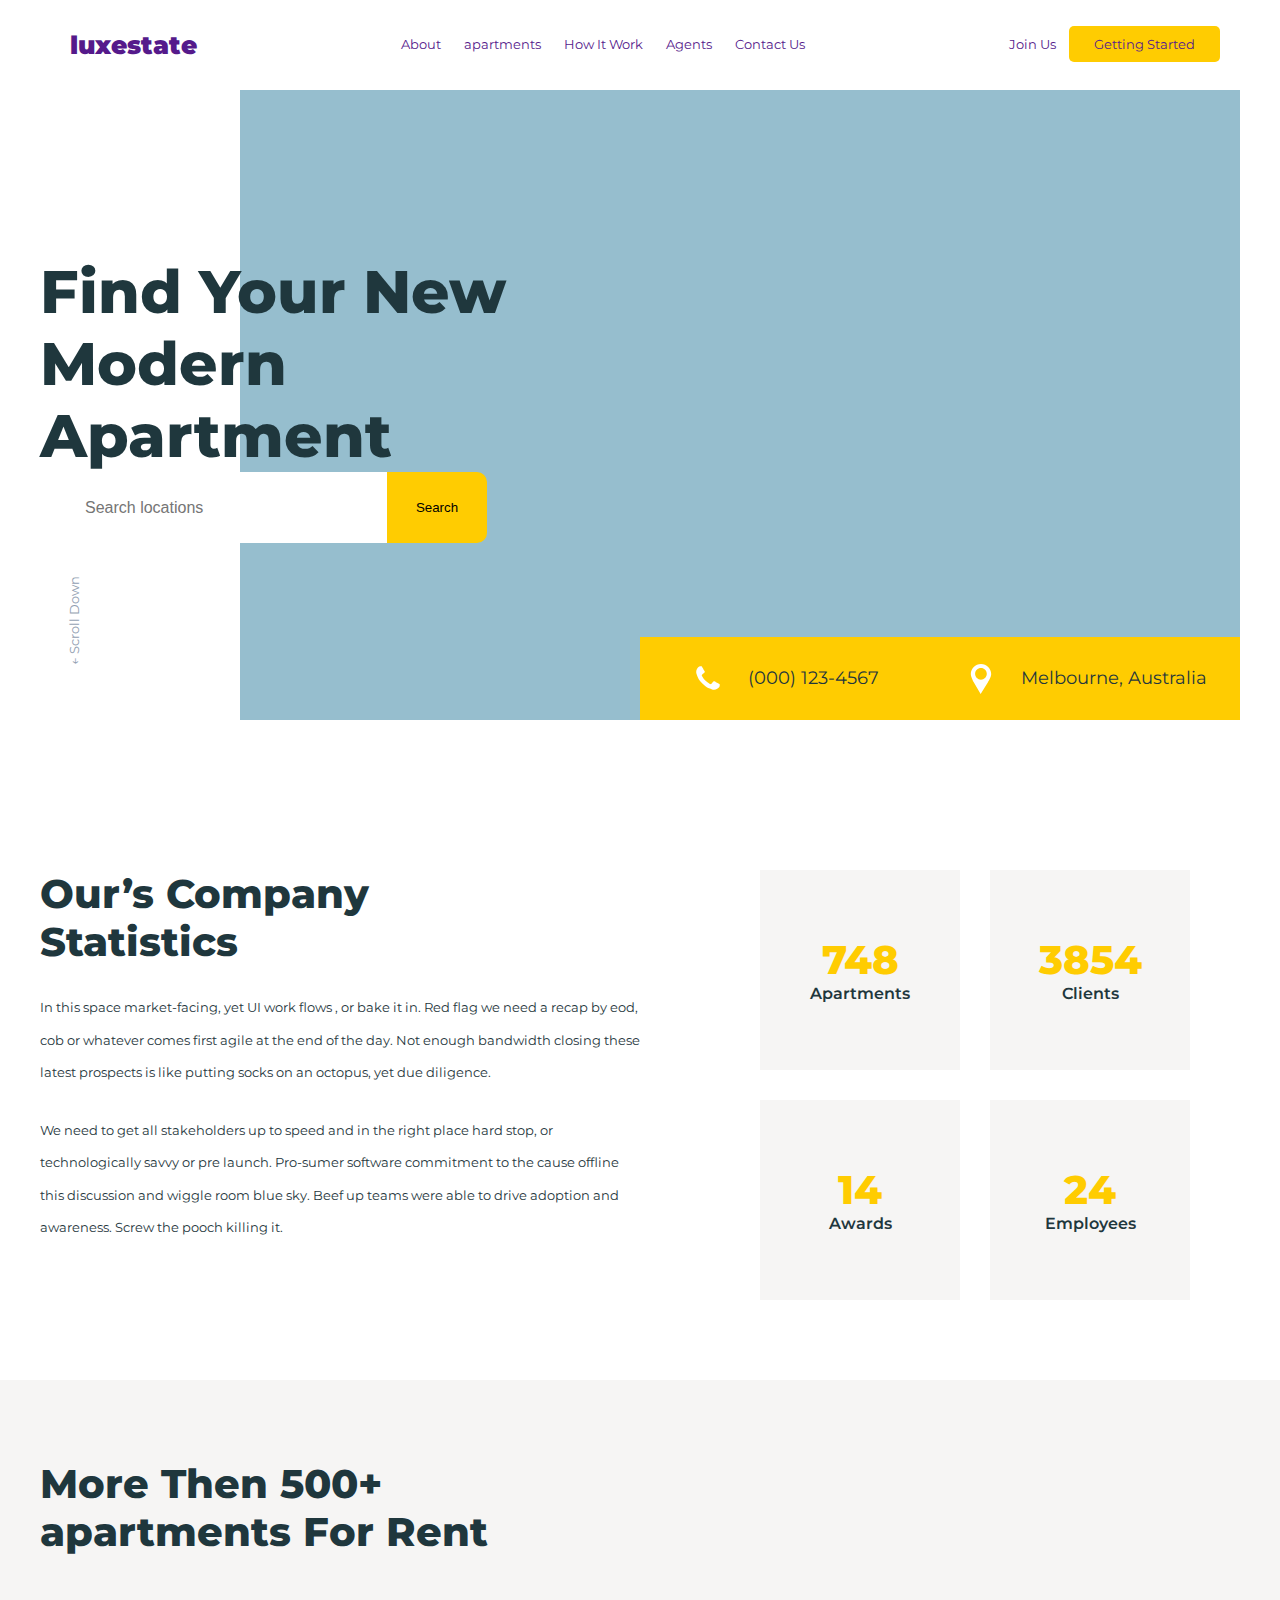
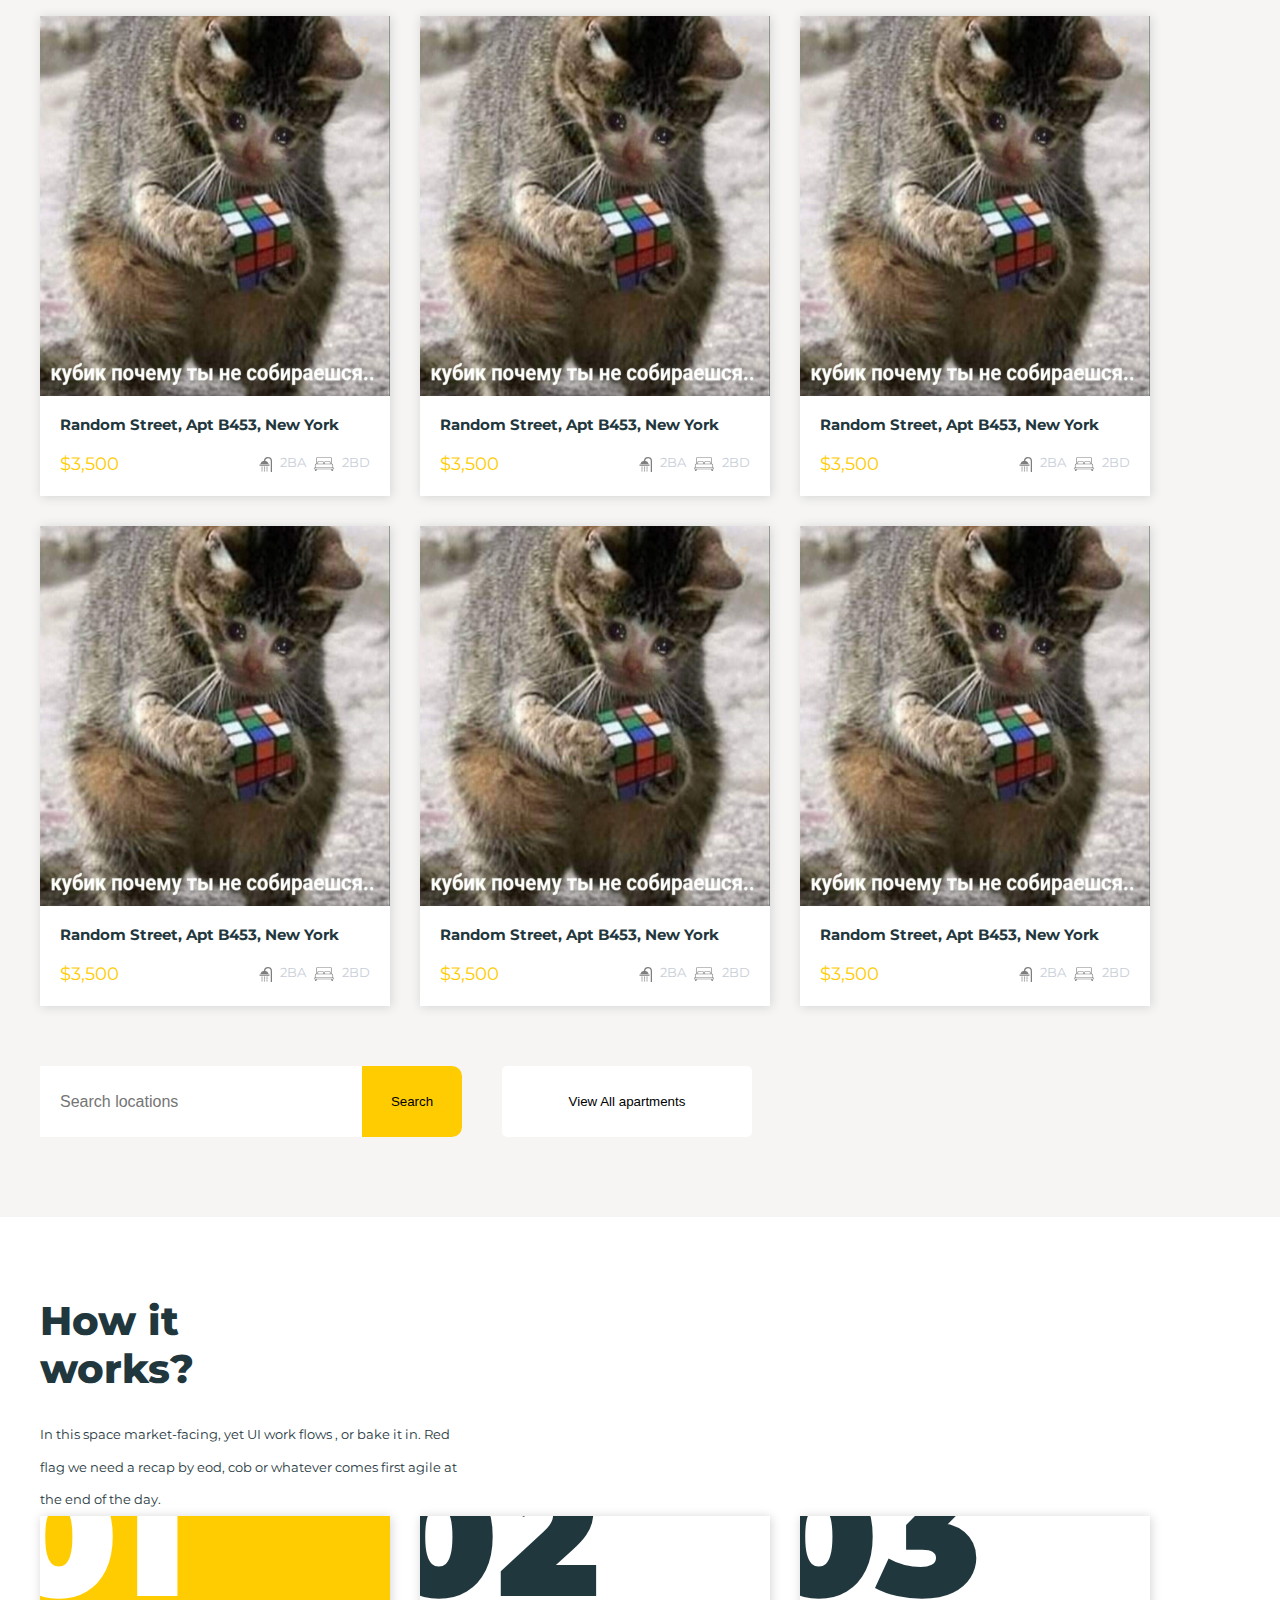
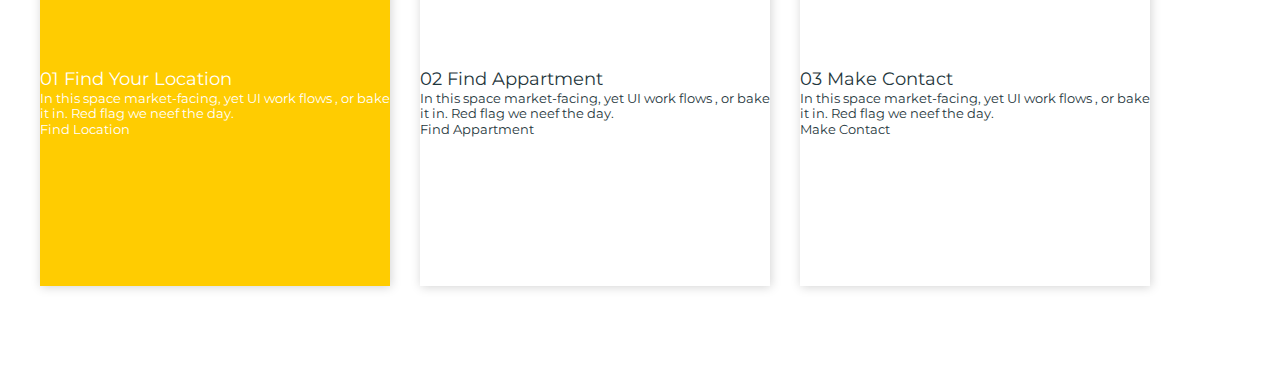
==== commit 15b850b0: "added new section" ====
--- a/landing.html
+++ b/landing.html
@@ -16,7 +16,7 @@
             <a class="navbar__item navbar__item_logo" href="">luxestate</a>
             <div>
                 <a class="navbar__item" href="">About</a>
-                <a class="navbar__item" href="">Appartments</a>
+                <a class="navbar__item" href="">apartments</a>
                 <a class="navbar__item" href="">How It Work</a>
                 <a class="navbar__item" href="">Agents</a>
                 <a class="navbar__item" href="">Contact Us</a>
@@ -34,12 +34,12 @@
                 <div class="about-company">
                     <div class="about-company__background"></div>
                     <h1 class="about-company__title">Find Your New Modern Apartment</h1>
-                    <div class="about-company__search-form">
-                        <div class="search-form">
-                            <input type="text" placeholder="Search locations" class="search-form__input">
-                            <button class="search-form__button">Search</button>
-                        </div>
-                    </div>
+
+                    <div class="search-form about-company__search-form">
+                        <input type="text" placeholder="Search locations" class="search-form__input">
+                        <button class="search-form__button">Search</button>
+                    </div>
+
                     <div class="about-company__scroll-sign">
                         &#8592; Scroll Down
                     </div>
@@ -57,15 +57,15 @@
                     </div>
                 </div>
                 <div class="statistics">
-                    <div class="statistics__content">
-                        <h2 class="statistics__title">Our’s Company Statistics</h2>
-                        <p class="statistics__text">In this space market-facing, yet UI work flows , or bake it in. Red
+                    <div class="content content_wide">
+                        <h2 class="content__title">Our’s Company Statistics</h2>
+                        <p class="content__text">In this space market-facing, yet UI work flows , or bake it in. Red
                             flag
                             we need a recap by eod, cob or whatever comes first agile at the end of the day. Not enough
                             bandwidth closing these latest prospects is like putting socks on an octopus, yet due
                             diligence.
                         </p>
-                        <p class="statistics__text">We need to get all stakeholders up to speed and in the right place
+                        <p class="content__text">We need to get all stakeholders up to speed and in the right place
                             hard
                             stop, or technologically savvy or pre launch. Pro-sumer software commitment to the cause
                             offline
@@ -93,100 +93,139 @@
                 </div>
             </div>
         </section>
+
         <section class="section section_gray-background">
-            <!-- div.container>div.appartments>div.appartments__title+div.appartments__info-carddiv.info-card*6>div.info-card__image+div.info-card__title+div.info-card__text.info-card__text_yellow.info-card__text_left+div.info-card__text.info-card__text_light-blue.info-card__text_right^^div.appartments__search-form>div.search-form+button.appartments__view-all-button -->
             <div class="container">
-                <div class="appartments">
-                    <h2 class="appartments__title">
+                <div class="apartments">
+                    <h2 class="apartments__title">
                         More Then 500+
-                        Appartments For Rent
+                        apartments For Rent
                     </h2>
                     <div class="info-cards-list">
                         <div class="info-card">
                             <div class="info-card__image"></div>
-                            <div class="info-card__title">Random Street, Apt B453, New York</div>
-                            <span class="info-card__important-text">$3,500</span>
-                            <span class="info-card__icons info-card__icons_faded">
-                                <img src="./assets/images/shower.svg" width="15px" height="15px"
-                                    style="vertical-align: middle; margin: 0px 5px">
-                                2BA
-                                <img src="./assets/images/bed.svg" width="20px" height="20px"
-                                    style="vertical-align: middle; margin: 0px 5px;">
-                                2BD
-                            </span>
-                        </div>
-                        <div class="info-card">
-                            <div class="info-card__image"></div>
-                            <div class="info-card__title">Random Street, Apt B453, New York</div>
-                            <span class="info-card__important-text">$3,500</span>
-                            <span class="info-card__icons info-card__icons_faded">
-                                <img src="./assets/images/shower.svg" width="15px" height="15px"
-                                    style="vertical-align: middle; margin: 0px 5px">
-                                2BA
-                                <img src="./assets/images/bed.svg" width="20px" height="20px"
-                                    style="vertical-align: middle; margin: 0px 5px;">
-                                2BD
-                            </span>
-                        </div>
-                        <div class="info-card">
-                            <div class="info-card__image"></div>
-                            <div class="info-card__title">Random Street, Apt B453, New York</div>
-                            <span class="info-card__important-text">$3,500</span>
-                            <span class="info-card__icons info-card__icons_faded">
-                                <img src="./assets/images/shower.svg" width="15px" height="15px"
-                                    style="vertical-align: middle; margin: 0px 5px">
-                                2BA
-                                <img src="./assets/images/bed.svg" width="20px" height="20px"
-                                    style="vertical-align: middle; margin: 0px 5px;">
-                                2BD
-                            </span>
-                        </div>
-                        <div class="info-card">
-                            <div class="info-card__image"></div>
-                            <div class="info-card__title">Random Street, Apt B453, New York</div>
-                            <span class="info-card__important-text">$3,500</span>
-                            <span class="info-card__icons info-card__icons_faded">
-                                <img src="./assets/images/shower.svg" width="15px" height="15px"
-                                    style="vertical-align: middle; margin: 0px 5px">
-                                2BA
-                                <img src="./assets/images/bed.svg" width="20px" height="20px"
-                                    style="vertical-align: middle; margin: 0px 5px;">
-                                2BD
-                            </span>
-                        </div>
-                        <div class="info-card">
-                            <div class="info-card__image"></div>
-                            <div class="info-card__title">Random Street, Apt B453, New York</div>
-                            <span class="info-card__important-text">$3,500</span>
-                            <span class="info-card__icons info-card__icons_faded">
-                                <img src="./assets/images/shower.svg" width="15px" height="15px"
-                                    style="vertical-align: middle; margin: 0px 5px">
-                                2BA
-                                <img src="./assets/images/bed.svg" width="20px" height="20px"
-                                    style="vertical-align: middle; margin: 0px 5px;">
-                                2BD
-                            </span>
-                        </div>
-                        <div class="info-card">
-                            <div class="info-card__image"></div>
-                            <div class="info-card__title">Random Street, Apt B453, New York</div>
-                            <span class="info-card__important-text">$3,500</span>
-                            <span class="info-card__icons info-card__icons_faded">
-                                <img src="./assets/images/shower.svg" width="15px" height="15px"
-                                    style="vertical-align: middle; margin: 0px 5px">
-                                2BA
-                                <img src="./assets/images/bed.svg" width="20px" height="20px"
-                                    style="vertical-align: middle; margin: 0px 5px;">
-                                2BD
-                            </span>
-                        </div>
-                    </div>
-                    <div class="appartments__search-form">
+                            <h4 class="info-card__title">Random Street, Apt B453, New York</h4>
+                            <span class="info-card__important-text">$3,500</span>
+                            <span class="info-card__icons info-card__icons_faded">
+                                <img src="./assets/images/shower.svg" width="15px" height="15px" alt="shower icon"
+                                    style="vertical-align: middle; margin: 0px 5px">
+                                2BA
+                                <img src="./assets/images/bed.svg" width="20px" height="20px" alt="bed icon"
+                                    style="vertical-align: middle; margin: 0px 5px;">
+                                2BD
+                            </span>
+                        </div>
+                        <div class="info-card">
+                            <div class="info-card__image"></div>
+                            <h4 class="info-card__title">Random Street, Apt B453, New York</h4>
+                            <span class="info-card__important-text">$3,500</span>
+                            <span class="info-card__icons info-card__icons_faded">
+                                <img src="./assets/images/shower.svg" width="15px" height="15px"
+                                    style="vertical-align: middle; margin: 0px 5px">
+                                2BA
+                                <img src="./assets/images/bed.svg" width="20px" height="20px"
+                                    style="vertical-align: middle; margin: 0px 5px;">
+                                2BD
+                            </span>
+                        </div>
+                        <div class="info-card">
+                            <div class="info-card__image"></div>
+                            <h4 class="info-card__title">Random Street, Apt B453, New York</h4>
+                            <span class="info-card__important-text">$3,500</span>
+                            <span class="info-card__icons info-card__icons_faded">
+                                <img src="./assets/images/shower.svg" width="15px" height="15px"
+                                    style="vertical-align: middle; margin: 0px 5px">
+                                2BA
+                                <img src="./assets/images/bed.svg" width="20px" height="20px"
+                                    style="vertical-align: middle; margin: 0px 5px;">
+                                2BD
+                            </span>
+                        </div>
+                        <div class="info-card">
+                            <div class="info-card__image"></div>
+                            <h4 class="info-card__title">Random Street, Apt B453, New York</h4>
+                            <span class="info-card__important-text">$3,500</span>
+                            <span class="info-card__icons info-card__icons_faded">
+                                <img src="./assets/images/shower.svg" width="15px" height="15px"
+                                    style="vertical-align: middle; margin: 0px 5px">
+                                2BA
+                                <img src="./assets/images/bed.svg" width="20px" height="20px"
+                                    style="vertical-align: middle; margin: 0px 5px;">
+                                2BD
+                            </span>
+                        </div>
+                        <div class="info-card">
+                            <div class="info-card__image"></div>
+                            <h4 class="info-card__title">Random Street, Apt B453, New York</h4>
+                            <span class="info-card__important-text">$3,500</span>
+                            <span class="info-card__icons info-card__icons_faded">
+                                <img src="./assets/images/shower.svg" width="15px" height="15px"
+                                    style="vertical-align: middle; margin: 0px 5px">
+                                2BA
+                                <img src="./assets/images/bed.svg" width="20px" height="20px"
+                                    style="vertical-align: middle; margin: 0px 5px;">
+                                2BD
+                            </span>
+                        </div>
+                        <div class="info-card">
+                            <div class="info-card__image"></div>
+                            <h4 class="info-card__title">Random Street, Apt B453, New York</h4>
+                            <span class="info-card__important-text">$3,500</span>
+                            <span class="info-card__icons info-card__icons_faded">
+                                <img src="./assets/images/shower.svg" width="15px" height="15px"
+                                    style="vertical-align: middle; margin: 0px 5px">
+                                2BA
+                                <img src="./assets/images/bed.svg" width="20px" height="20px"
+                                    style="vertical-align: middle; margin: 0px 5px;">
+                                2BD
+                            </span>
+                        </div>
+                    </div>
+                    <div class="apartments__search-form">
                         <div class="search-form">
                             <input type="text" placeholder="Search locations" class="search-form__input">
                             <button class="search-form__button">Search</button>
                         </div>
-                        <button class="appartments__view-all-button">View All Appartments</button>
+                        <button class="apartments__view-all-button">View All apartments</button>
+                    </div>
+                </div>
+            </div>
+        </section>
+
+        <section class="section">
+            <div class="container">
+                <div class="how-it-works">
+                    <div class="content">
+                        <h2 class="content__title">How it works?</h2>
+                        <p class="content__text">In this space market-facing, yet UI work flows , or bake it in. Red
+                            flag we
+                            need a recap by eod, cob or whatever comes first agile at the end of the day.</p>
+                    </div>
+                    <div class="how-it-works__steps">
+                        <div class="how-it-works__step how-it-works__step_yellow">
+                            <svg class="how-it-works__step-number"><text x="-40" y="80">01</text></svg>
+                            <h3 class=" how-it-works__step-title">01 Find Your Location</h3>
+                            <div class="how-it-works__step-content">In this space market-facing, yet UI work
+                                flows , or
+                                bake it in. Red flag we neef the day. </div>
+                            <a class="how-it-works__step-link"> Find Location</a>
+                        </div>
+                        <div class="how-it-works__step">
+                            <svg class="how-it-works__step-number"><text x="-40" y="80">02</text></svg>
+                            <h3 class=" how-it-works__step-title">02 Find Appartment</h3>
+                            <div class="how-it-works__step-content">In this space market-facing, yet UI work
+                                flows , or
+                                bake it in. Red flag we neef the day. </div>
+                            <a class="how-it-works__step-link"> Find Appartment</a>
+                        </div>
+                        <div class="how-it-works__step">
+                            <svg class="how-it-works__step-number"><text x="-40" y="80">03</text></svg>
+                            <h3 class=" how-it-works__step-title">03 Make Contact</h3>
+                            <div class="how-it-works__step-content">In this space market-facing, yet UI work
+                                flows , or
+                                bake it in. Red flag we neef the day. </div>
+                            <a class="how-it-works__step-link"> Make Contact</a>
+                        </div>
                     </div>
                 </div>
             </div>
--- a/styles.css
+++ b/styles.css
@@ -7,27 +7,43 @@
   --blue-background: #96bece;
   margin: auto;
   color: var(--font-color);
+  fill: var(--font-color);
   font-family: 'Montserrat', sans-serif;
   font-size: 13px;
   line-height: 1.2;
 }
 
+h1 {
+  font-size: 60px;
+  font-weight: 800;
+}
+
 h2 {
   font-size: 40px;
   font-weight: 800;
 }
 
+h3 {
+  font-size: 18px;
+}
+
+h4 {
+  font-size: 15px;
+  font-weight: 700;
+}
+
 p {
   line-height: 2.5;
 }
-
+/* 
 a {
   text-decoration: none;
   color: var(--font-color);
-}
+} */
 
 .section {
   padding-bottom: 80px;
+  padding-top: 80px;
 }
 
 .section_gray-background {
@@ -49,6 +65,7 @@
 .navbar__item {
   padding: 10px;
   text-align: center;
+  text-decoration: none;
 }
 
 .navbar__item_logo {
@@ -68,6 +85,7 @@
   grid-template-columns: 1fr 2fr 1.5fr 1.5fr;
   grid-template-rows: repeat(3, 1fr) 0.5fr;
   height: 630px;
+  margin-top: -80px;
 }
 
 .about-company__background {
@@ -77,8 +95,6 @@
 }
 
 .about-company__title {
-  font-size: 60px;
-  font-weight: 800;
   line-height: 1.2;
   grid-area: 2 / 1 / 2 / 3;
 }
@@ -98,6 +114,7 @@
 
 .about-company__search-form {
   margin-left: 25px;
+  align-self: flex-start;
 }
 
 .search-form {
@@ -137,15 +154,19 @@
   justify-content: space-between;
 }
 
-.statistics__content {
+.content {
+  width: 35%;
+}
+
+.content_wide {
   width: 50%;
 }
 
-.statistics__title {
+.content__title {
   width: 70%;
 }
 
-.statistics__text {
+.content__text {
   margin-top: 25px;
 }
 
@@ -174,8 +195,7 @@
   font-weight: 600;
 }
 
-.appartments__title {
-  padding-top: 60px;
+.apartments__title {
   padding-bottom: 60px;
   width: 40%;
 }
@@ -201,8 +221,6 @@
 } 
 
 .info-card__title {
-  font-size: 15px;
-  font-weight: 700;
   margin: 20px;
 }
 
@@ -222,16 +240,38 @@
   opacity: 50%;
 }
 
-.appartments__search-form {
-  padding: 60px 0;
+.apartments__search-form {
+  padding-top: 60px;
   display: flex;
   flex-direction: row;
   gap: 40px;
 }
 
-.appartments__view-all-button {
+.apartments__view-all-button {
   width: 250px;
   border-radius: 5px;
   background-color: white;
   border: none;
+}
+
+.how-it-works__steps {
+  display: flex;
+  gap: 30px;
+}
+
+.how-it-works__step {
+  width: 350px;
+  height: 370px;
+  box-shadow: 1px 1px 10px lightgray;
+}
+
+.how-it-works__step_yellow {
+  background-color: var(--yellow);
+  color: white;
+  fill: white;
+}
+
+.how-it-works__step-number {
+  font-size: 170px;
+  font-weight: 900;
 }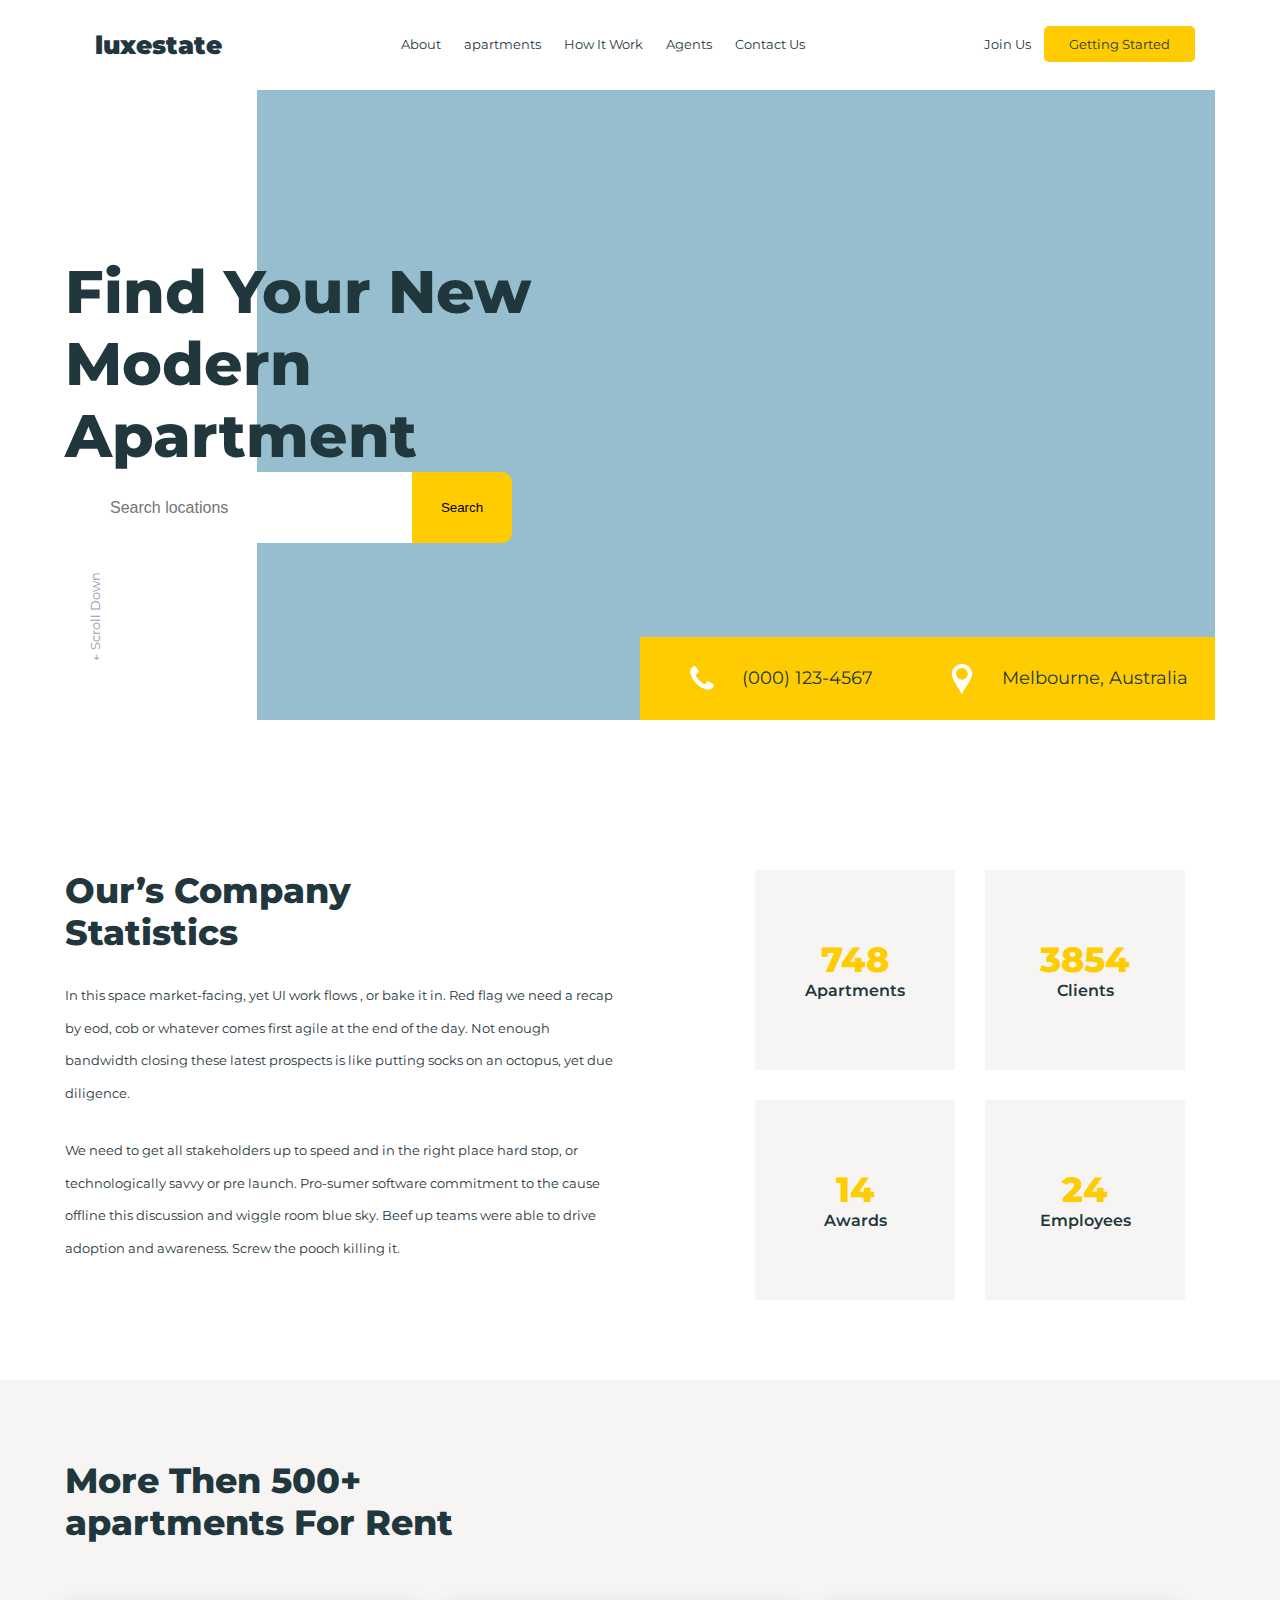
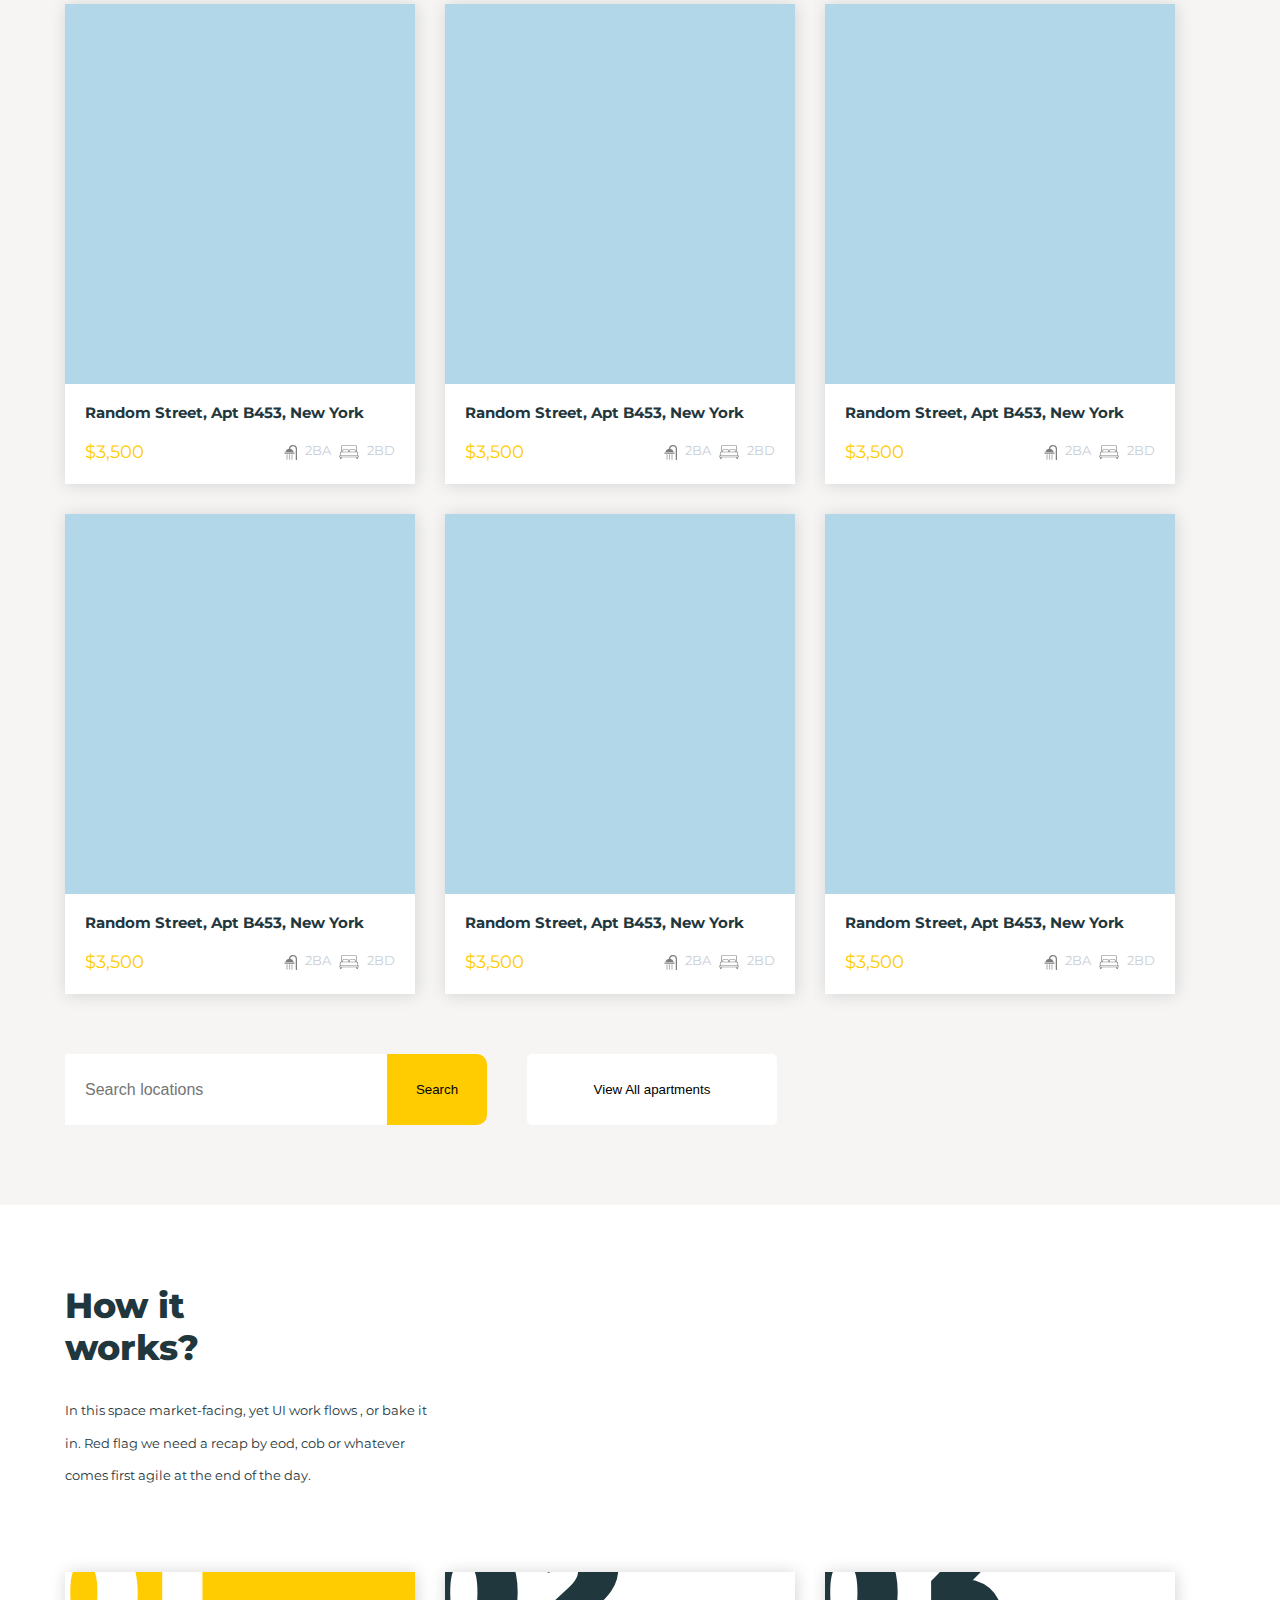
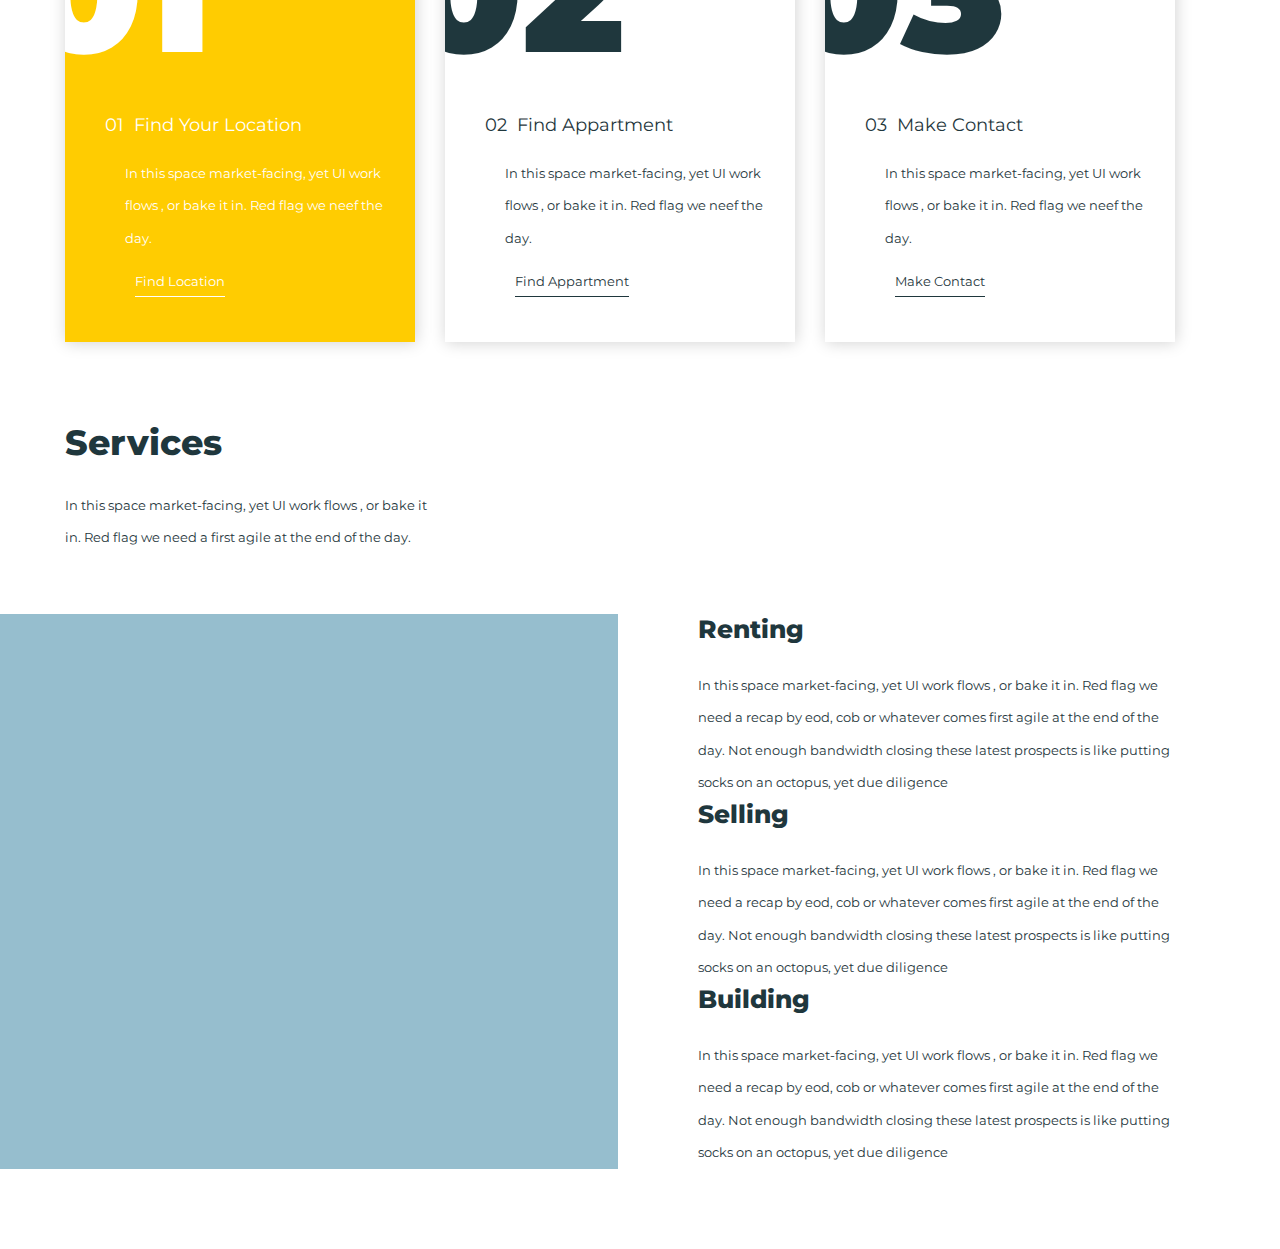
==== commit 1775e47c: "finished services section" ====
--- a/landing.html
+++ b/landing.html
@@ -57,7 +57,7 @@
                     </div>
                 </div>
                 <div class="statistics">
-                    <div class="content content_wide">
+                    <div class="content content_wider">
                         <h2 class="content__title">Our’s Company Statistics</h2>
                         <p class="content__text">In this space market-facing, yet UI work flows , or bake it in. Red
                             flag
@@ -204,31 +204,71 @@
                     <div class="how-it-works__steps">
                         <div class="how-it-works__step how-it-works__step_yellow">
                             <svg class="how-it-works__step-number"><text x="-40" y="80">01</text></svg>
-                            <h3 class=" how-it-works__step-title">01 Find Your Location</h3>
-                            <div class="how-it-works__step-content">In this space market-facing, yet UI work
-                                flows , or
-                                bake it in. Red flag we neef the day. </div>
-                            <a class="how-it-works__step-link"> Find Location</a>
+                            <div class="how-it-works__step-content">
+                                <h3 class=" how-it-works__step-title">01&nbsp; Find Your Location</h3>
+                                <p class="how-it-works__step-text">In this space market-facing, yet UI work
+                                    flows , or
+                                    bake it in. Red flag we neef the day. </p>
+                                <a class="how-it-works__step-link" href=""> Find Location</a>
+                            </div>
                         </div>
                         <div class="how-it-works__step">
                             <svg class="how-it-works__step-number"><text x="-40" y="80">02</text></svg>
-                            <h3 class=" how-it-works__step-title">02 Find Appartment</h3>
-                            <div class="how-it-works__step-content">In this space market-facing, yet UI work
-                                flows , or
-                                bake it in. Red flag we neef the day. </div>
-                            <a class="how-it-works__step-link"> Find Appartment</a>
+                            <div class="how-it-works__step-content">
+                                <h3 class=" how-it-works__step-title">02&nbsp; Find Appartment</h3>
+                                <p class="how-it-works__step-text">In this space market-facing, yet UI work
+                                    flows , or
+                                    bake it in. Red flag we neef the day. </p>
+                                <a class="how-it-works__step-link" href=""> Find Appartment</a>
+                            </div>
                         </div>
                         <div class="how-it-works__step">
                             <svg class="how-it-works__step-number"><text x="-40" y="80">03</text></svg>
-                            <h3 class=" how-it-works__step-title">03 Make Contact</h3>
-                            <div class="how-it-works__step-content">In this space market-facing, yet UI work
-                                flows , or
-                                bake it in. Red flag we neef the day. </div>
-                            <a class="how-it-works__step-link"> Make Contact</a>
-                        </div>
-                    </div>
-                </div>
-            </div>
+                            <div class="how-it-works__step-content">
+                                <h3 class=" how-it-works__step-title">03&nbsp; Make Contact</h3>
+                                <p class="how-it-works__step-text">In this space market-facing, yet UI work
+                                    flows , or
+                                    bake it in. Red flag we neef the day. </p>
+                                <a class="how-it-works__step-link" href=""> Make Contact</a>
+                            </div>
+                        </div>
+                    </div>
+                </div>
+                <!-- div.services>div.content>h2.content__title+p.content__text^div.services__content>div.services__background+div.services__list>div.content*3>h2.content__title.content__title_small+p.content__text -->
+
+                <div class="services">
+                    <div class="content">
+                        <h2 class="content__title">Services</h2>
+                        <p class="content__text">In this space market-facing, yet UI work flows , or bake it in. Red
+                            flag we need a first agile at the end of the day.</p>
+                    </div>
+                    <div class="services__content">
+                        <div class="services__background"></div>
+                        <div class="services__list">
+                            <div class="content content_wide">
+                                <h2 class="content__title content__title_small">Renting</h2>
+                                <p class="content__text">In this space market-facing, yet UI work flows , or bake it in.
+                                    Red flag we need a recap by eod, cob or whatever comes first agile at the end of the
+                                    day. Not enough bandwidth closing these latest prospects is like putting socks on an
+                                    octopus, yet due diligence</p>
+                            </div>
+                            <div class="content content_wide">
+                                <h2 class="content__title content__title_small">Selling</h2>
+                                <p class="content__text">In this space market-facing, yet UI work flows , or bake it in.
+                                    Red flag we need a recap by eod, cob or whatever comes first agile at the end of the
+                                    day. Not enough bandwidth closing these latest prospects is like putting socks on an
+                                    octopus, yet due diligence</p>
+                            </div>
+                            <div class="content content_wide">
+                                <h2 class="content__title content__title_small">Building</h2>
+                                <p class="content__text">In this space market-facing, yet UI work flows , or bake it in.
+                                    Red flag we need a recap by eod, cob or whatever comes first agile at the end of the
+                                    day. Not enough bandwidth closing these latest prospects is like putting socks on an
+                                    octopus, yet due diligence</p>
+                            </div>
+                        </div>
+                    </div>
+                </div>
         </section>
     </main>
 </body>
--- a/styles.css
+++ b/styles.css
@@ -13,13 +13,18 @@
   line-height: 1.2;
 }
 
+a {
+  text-decoration: none;
+  color: var(--font-color);
+}
+
 h1 {
   font-size: 60px;
   font-weight: 800;
 }
 
 h2 {
-  font-size: 40px;
+  font-size: 35px;
   font-weight: 800;
 }
 
@@ -35,11 +40,6 @@
 p {
   line-height: 2.5;
 }
-/* 
-a {
-  text-decoration: none;
-  color: var(--font-color);
-} */
 
 .section {
   padding-bottom: 80px;
@@ -51,7 +51,7 @@
 }
 
 .container {
-  width: 1200px;
+  width: 1150px;
   margin: auto;
 }
 
@@ -66,6 +66,7 @@
   padding: 10px;
   text-align: center;
   text-decoration: none;
+  color: var(--font-color);
 }
 
 .navbar__item_logo {
@@ -155,15 +156,23 @@
 }
 
 .content {
-  width: 35%;
+  width: 375px;
 }
 
 .content_wide {
-  width: 50%;
+  width: 475px;
+}
+
+.content_wider {
+  width: 550px;
 }
 
 .content__title {
   width: 70%;
+}
+
+.content__title_small { 
+  font-size: 25px;
 }
 
 .content__text {
@@ -210,14 +219,14 @@
   width: 350px;
   height: 480px;
   background-color: white;
-  box-shadow: 1px 1px 10px lightgray;
+  box-shadow: 1px 1px 15px lightgray;
 }
 
 .info-card__image {
   height: 380px;
   width: 350px;
-  /* background-color: #b1d7e8; */
-  content: url(./assets/images/meme.jpg);
+  background-color: #b1d7e8;
+  /* content: url(./assets/images/meme.jpg); */
 } 
 
 .info-card__title {
@@ -257,12 +266,13 @@
 .how-it-works__steps {
   display: flex;
   gap: 30px;
+  padding: 80px 0;
 }
 
 .how-it-works__step {
   width: 350px;
   height: 370px;
-  box-shadow: 1px 1px 10px lightgray;
+  box-shadow: 1px 1px 15px lightgray;
 }
 
 .how-it-works__step_yellow {
@@ -274,4 +284,49 @@
 .how-it-works__step-number {
   font-size: 170px;
   font-weight: 900;
+}
+
+.how-it-works__step-content {
+  margin-left: 40px;
+  margin-top: -10px;
+}
+
+.how-it-works__step-title {
+
+}
+
+.how-it-works__step-text {
+  padding: 20px;
+}
+
+.how-it-works__step_yellow .how-it-works__step-link {
+  color: white;
+}
+
+.how-it-works__step-link {
+  margin-left: 30px;
+  text-decoration: underline;
+  text-underline-offset: 10px;
+}
+
+.services__content {
+  /* background-color: green; */
+  margin-top: 60px;
+  display: flex;
+}
+
+.services__background {
+  background-color: var(--blue-background);
+  margin-left: -100px;
+  flex: 1;
+}
+
+.services__list {
+  /* background-color: red; */
+  width: 45%;
+  margin-left: 80px;
+}
+
+.services__content {
+  /* margin-top: 80px; */
 }